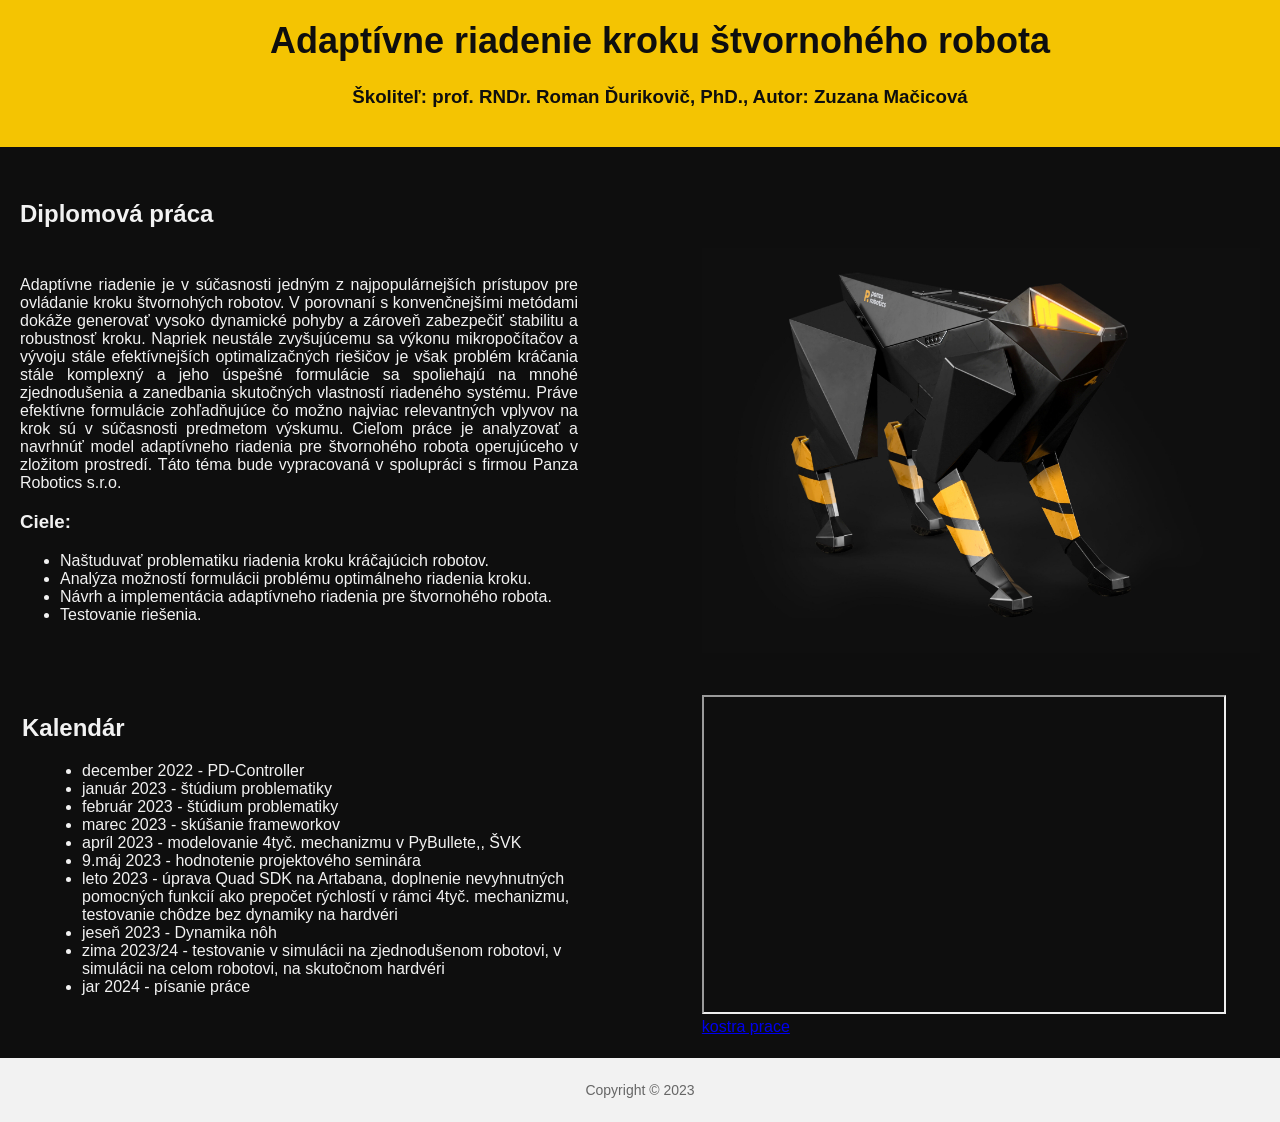
==== index.html @ 13f48b72 "upadte calendar" ====
<!DOCTYPE html>
<html>
<head>
	<title>My Diploma Thesis</title>
	<meta charset="UTF-8">
	<meta name="viewport" content="width=device-width, initial-scale=1.0">
	<link rel="stylesheet" type="text/css" href="style.css">
</head>
<body>
	<header>
		<h1>Adaptívne riadenie kroku štvornohého robota</h1>
        <h3>Školiteľ: prof. RNDr. Roman Ďurikovič, PhD., Autor:  Zuzana Mačicová</h3>
        </header>
        <div class="about">
            <h2>Diplomová práca</h2>
            <div class="containerAbout">
                <div>
		    <p class="about_p">Adaptívne riadenie je v súčasnosti jedným z najpopulárnejších prístupov pre ovládanie
            kroku štvornohých robotov. V porovnaní s konvenčnejšími metódami dokáže generovať vysoko
            dynamické pohyby a zároveň zabezpečiť stabilitu a robustnosť kroku. Napriek neustále zvyšujúcemu
            sa výkonu mikropočítačov a vývoju stále efektívnejších optimalizačných riešičov je však problém
            kráčania stále komplexný a jeho úspešné formulácie sa spoliehajú na mnohé zjednodušenia a
            zanedbania skutočných vlastností riadeného systému. Práve efektívne formulácie zohľadňujúce čo
            možno najviac relevantných vplyvov na krok sú v súčasnosti predmetom výskumu. Cieľom práce je
            analyzovať a navrhnúť model adaptívneho riadenia pre štvornohého robota operujúceho v zložitom
            prostredí. Táto téma bude vypracovaná v spolupráci s firmou Panza Robotics s.r.o.
            </p>
            <h3>Ciele:</h3>
            <ul>
                <li>Naštuduvať problematiku riadenia kroku kráčajúcich robotov.</li>
                <li>Analýza možností formulácii problému optimálneho riadenia kroku.</li>
                <li>Návrh a implementácia adaptívneho riadenia pre štvornohého robota.</li>
                <li>Testovanie riešenia.</li>
                <!-- Add more tasks as needed -->
            </ul>
        </div>
            <img class ="half_page_img" src="images/artaban.png" alt="Artaban visualisation">
        </div>
        </div>
	<main>
		<div class="container">
			<div class="task-list">
				<h2>Kalendár</h2>
				<ul>
					<li>december 2022 - PD-Controller</li>
					<li>január 2023 - štúdium problematiky</li>
					<li>február 2023 - štúdium problematiky</li>
                    <li>marec 2023 - skúšanie frameworkov</li>
                    <li>apríl 2023 - modelovanie 4tyč. mechanizmu v PyBullete,, ŠVK</li>
                    <li>9.máj 2023 - hodnotenie projektového seminára</li>
                    <li>leto 2023 - úprava Quad SDK na Artabana, doplnenie nevyhnutných pomocných funkcií ako prepočet rýchlostí v rámci 
                        4tyč. mechanizmu, testovanie chôdze bez dynamiky na hardvéri
                    </li>
                    <li>jeseň 2023 - Dynamika nôh</li>
                    <li>zima 2023/24 - testovanie v simulácii na zjednodušenom robotovi, v simulácii na celom robotovi, na skutočnom hardvéri</li>
                    <li>jar 2024 - písanie práce</li>
					<!-- Add more tasks as needed -->
				</ul>
			</div>
			<div class="image-list">
				<!-- <h2>Pictures</h2> -->
                <iframe width="520" height="315"
                    src="https://www.youtube.com/embed/S__BfiAg-W4?loop=1&autoplay=1">
                </iframe>
                    <br>
                <a href="LaTex_Diplomova_Praca.pdf">kostra prace</a>
				<!-- <img src="image1.jpg" alt="Image 1">
				<img src="image2.jpg" alt="Image 2"> -->
				<!-- Add more images as needed -->
			</div>
		</div>
	</main>
	<footer>
		<p>Copyright © 2023</p>
	</footer>
</body>
</html>
---- style.css ----
/* Body styles */
body {
	font-family: Arial, sans-serif;
	margin: 0;
	padding: 0;
    background-color: #0e0e0e;
    color: #f2f2f2;
}

/* Header styles */
header {
    position: fixed;
    top: 0;
    left: 0;
    width: 100%;
    padding: 20px;
    text-align: center;
    z-index: 999;

	background-color: #f4c402;
	padding: 20px;
	text-align: center;
    color: #0e0e0e;
    margin-bottom: 120px;
}

header h1 {
	margin-top: 0;
	font-size: 36px;
}

/* Main styles */
main {
	padding: 22px;
}

.container {
	display: flex;
	flex-wrap: wrap;
	justify-content: space-between;
}

.about{
    padding: 20px;
    margin-top: 160px;
}

p {
    font-weight: normal;  
}

.containerAbout {
    display: flex;
    flex-direction: row;
    justify-content: space-between;
    align-items: center;
  }
  
  .containerAbout div {
    width: 45%;
    text-align: justify;
  }
  
  .containerAbout img {
    width: 45%;
    height: auto;
  }
  

.task-list {
	flex: 0 0 45%;
}

.task-list ul {
	list-style-type: disc;
	margin-left: 20px;
}

.image-list {
	flex: 0 0 45%;
}

.image-list img {
	max-width: 100%;
	height: auto;
	display: block;
	margin: 20px auto;
}

/* Footer styles */
footer {
	background-color: #f2f2f2;
	padding: 10px;
	text-align: center;
	font-size: 14px;
	color: #666;
}
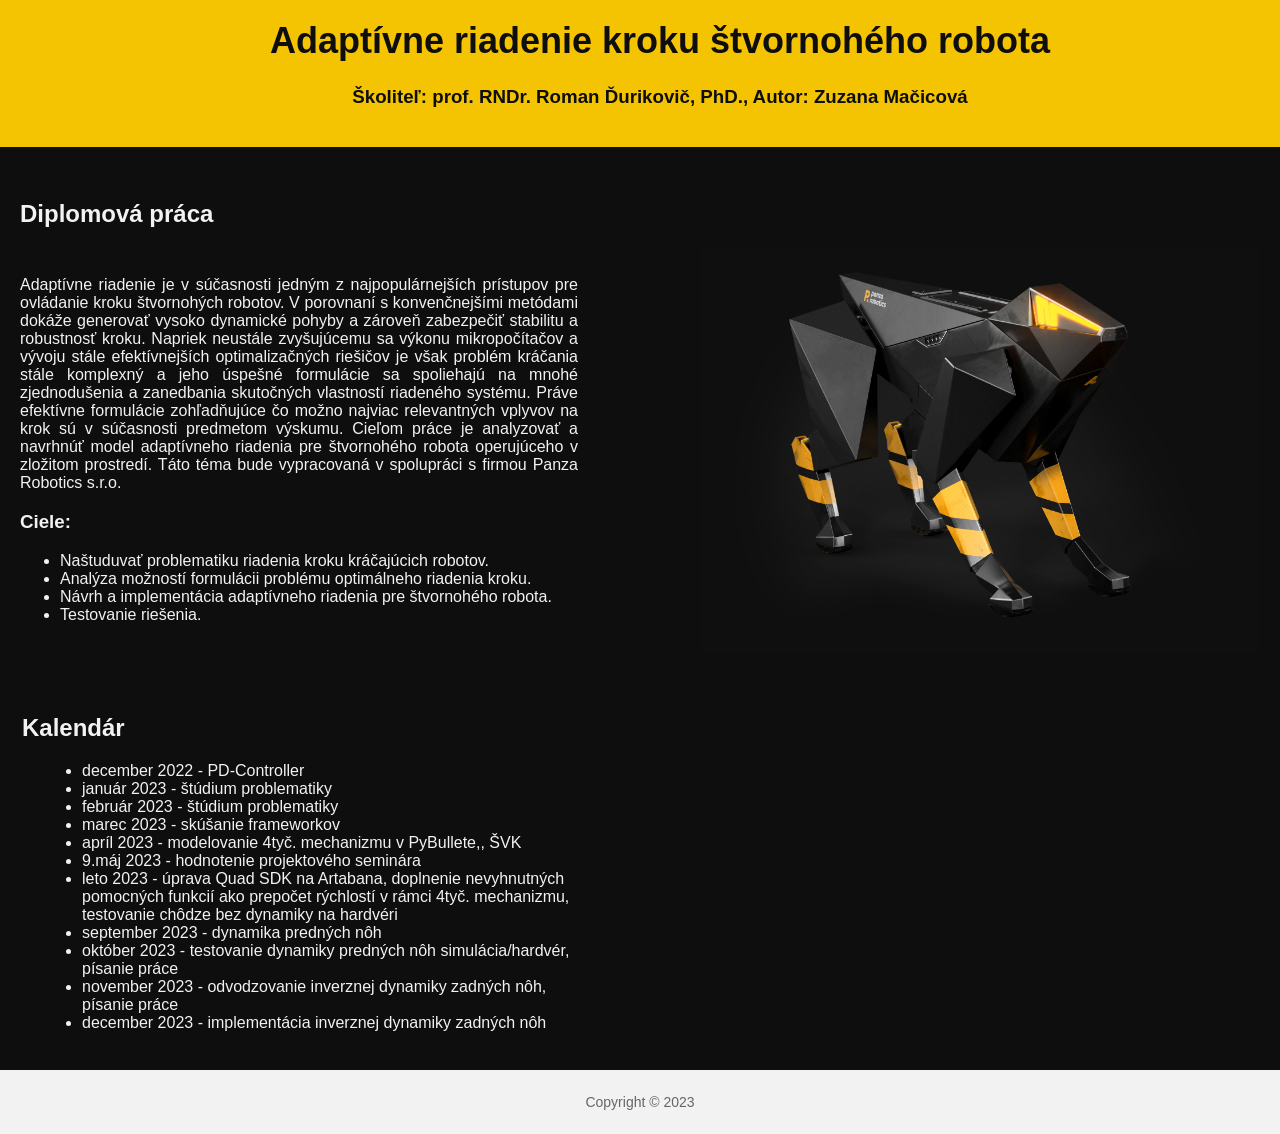
==== commit ddac0cf1: "update progress" ====
--- a/index.html
+++ b/index.html
@@ -51,19 +51,21 @@
                     <li>leto 2023 - úprava Quad SDK na Artabana, doplnenie nevyhnutných pomocných funkcií ako prepočet rýchlostí v rámci 
                         4tyč. mechanizmu, testovanie chôdze bez dynamiky na hardvéri
                     </li>
-                    <li>jeseň 2023 - Dynamika nôh</li>
-                    <li>zima 2023/24 - testovanie v simulácii na zjednodušenom robotovi, v simulácii na celom robotovi, na skutočnom hardvéri</li>
-                    <li>jar 2024 - písanie práce</li>
+                    <li>september 2023 - dynamika predných nôh</li>
+                    <li>október 2023 - testovanie dynamiky predných nôh simulácia/hardvér, písanie práce</li>
+                    <li>november 2023 - odvodzovanie inverznej dynamiky zadných nôh, písanie práce</li>
+                    <li>december 2023 - implementácia inverznej dynamiky zadných nôh</li>
 					<!-- Add more tasks as needed -->
 				</ul>
 			</div>
 			<div class="image-list">
-				<!-- <h2>Pictures</h2> -->
+                
+				<!-- <h2>Pictures</h2>
                 <iframe width="520" height="315"
                     src="https://www.youtube.com/embed/S__BfiAg-W4?loop=1&autoplay=1">
                 </iframe>
                     <br>
-                <a href="LaTex_Diplomova_Praca.pdf">kostra prace</a>
+                <a href="LaTex_Diplomova_Praca.pdf">kostra prace</a> -->
 				<!-- <img src="image1.jpg" alt="Image 1">
 				<img src="image2.jpg" alt="Image 2"> -->
 				<!-- Add more images as needed -->
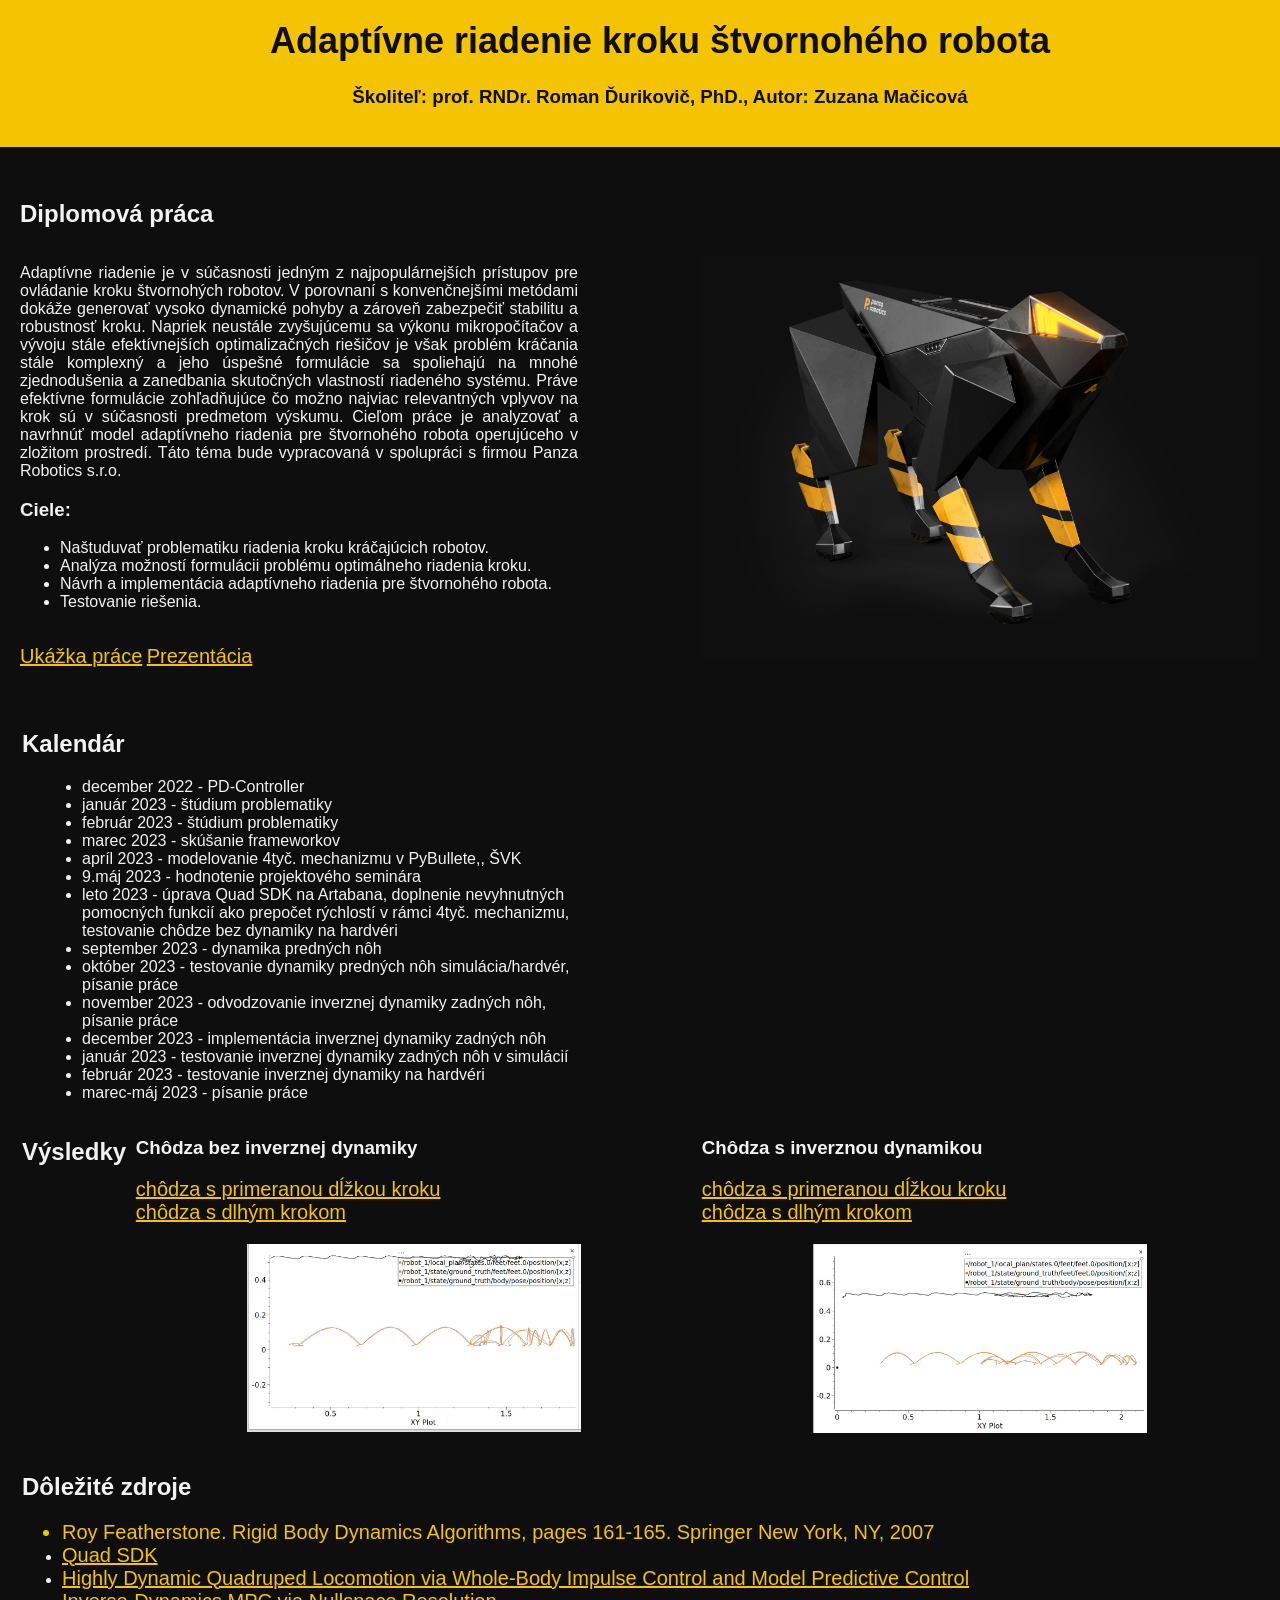
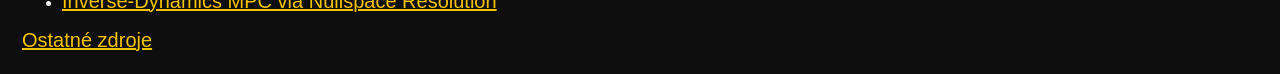
==== commit 2bda9318: "update pre project simnar 2" ====
--- a/index.html
+++ b/index.html
@@ -33,6 +33,9 @@
                 <li>Testovanie riešenia.</li>
                 <!-- Add more tasks as needed -->
             </ul>
+            <br>
+            <a href="macicova_dp_v0_1.pdf">Ukážka práce</a>
+            <a href="seminar2.pdf">Prezentácia</a>
         </div>
             <img class ="half_page_img" src="images/artaban.png" alt="Artaban visualisation">
         </div>
@@ -55,6 +58,11 @@
                     <li>október 2023 - testovanie dynamiky predných nôh simulácia/hardvér, písanie práce</li>
                     <li>november 2023 - odvodzovanie inverznej dynamiky zadných nôh, písanie práce</li>
                     <li>december 2023 - implementácia inverznej dynamiky zadných nôh</li>
+                    <li>január 2023 - testovanie inverznej dynamiky zadných nôh v simulácií</li>
+                    <li>február 2023 - testovanie inverznej dynamiky na hardvéri</li>
+                    <li>marec-máj 2023 - písanie práce</li>
+					
+					
 					<!-- Add more tasks as needed -->
 				</ul>
 			</div>
@@ -71,9 +79,59 @@
 				<!-- Add more images as needed -->
 			</div>
 		</div>
+        <div class="container">
+            <h2>Výsledky</h2>
+			<div class="image-list">
+				<h3>Chôdza bez inverznej dynamiky</h3>
+                <a href="https://photos.app.goo.gl/otFG5c5c9AodjMRu7">chôdza s primeranou dĺžkou kroku</a>
+                <br>
+                <a href="https://photos.app.goo.gl/q3uDzuYbJ3Uykcrd8">chôdza s dlhým krokom</a>
+<br>
+            <img class ="half_page_img"  width="60%" src="images/Screenshot from 2023-10-24 11-45-46.jpg" alt="Artaban visualisation">
+
+				
+			</div>
+			<div class="image-list">
+                <h3>Chôdza s inverznou dynamikou</h3>
+                <a href="https://photos.app.goo.gl/1jyPSPpsYidaGgvv5">chôdza s primeranou dĺžkou kroku</a>
+                <br>
+                <a href="https://photos.app.goo.gl/5Y5WeccTYajYXZ3A9">chôdza s dlhým krokom</a>
+                <br>
+
+            <img class ="half_page_img" width="60%" src="images/Screenshot from 2023-10-24 11-50-17.jpg" alt="Artaban visualisation">
+ 
+                
+				<!-- <h2>Pictures</h2>
+                <iframe width="520" height="315"
+                    src="https://www.youtube.com/embed/S__BfiAg-W4?loop=1&autoplay=1">
+                </iframe>
+                    <br>
+                <a href="LaTex_Diplomova_Praca.pdf">kostra prace</a> -->
+				<!-- <img src="image1.jpg" alt="Image 1">
+				<img src="image2.jpg" alt="Image 2"> -->
+				<!-- Add more images as needed -->
+			</div>
+		</div>
+   
+
+        <div >
+            <h2>Dôležité zdroje</h2>
+            <ul>
+                <li id="zdroj"> Roy Featherstone. Rigid Body Dynamics Algorithms, pages 161-165. Springer New York, NY, 2007</li>
+                    <li><a  href="https://www.andrew.cmu.edu/user/amj1/papers/Quad_SDK_ICRA_Abstract.pdf">Quad SDK</a></li>
+                <li><a href="https://arxiv.org/pdf/1909.06586.pdf">Highly Dynamic Quadruped Locomotion via Whole-Body Impulse Control and Model Predictive Control</a></li>
+                <li><a href="https://arxiv.org/abs/2209.05375">Inverse-Dynamics MPC via Nullspace Resolution</a></li>
+            </ul>
+
+            <a href="references.bib">Ostatné zdroje</a>
+            
+            
+
+           
+        </div>
 	</main>
-	<footer>
+	<!-- <footer>
 		<p>Copyright © 2023</p>
-	</footer>
+	</footer> -->
 </body>
 </html>
--- a/style.css
+++ b/style.css
@@ -95,3 +95,13 @@
 	font-size: 14px;
 	color: #666;
 }
+
+a{
+  color: #f4c402;
+  font-size: 20px;
+}
+
+#zdroj{
+  color: #f4c402;
+  font-size: 20px;
+}
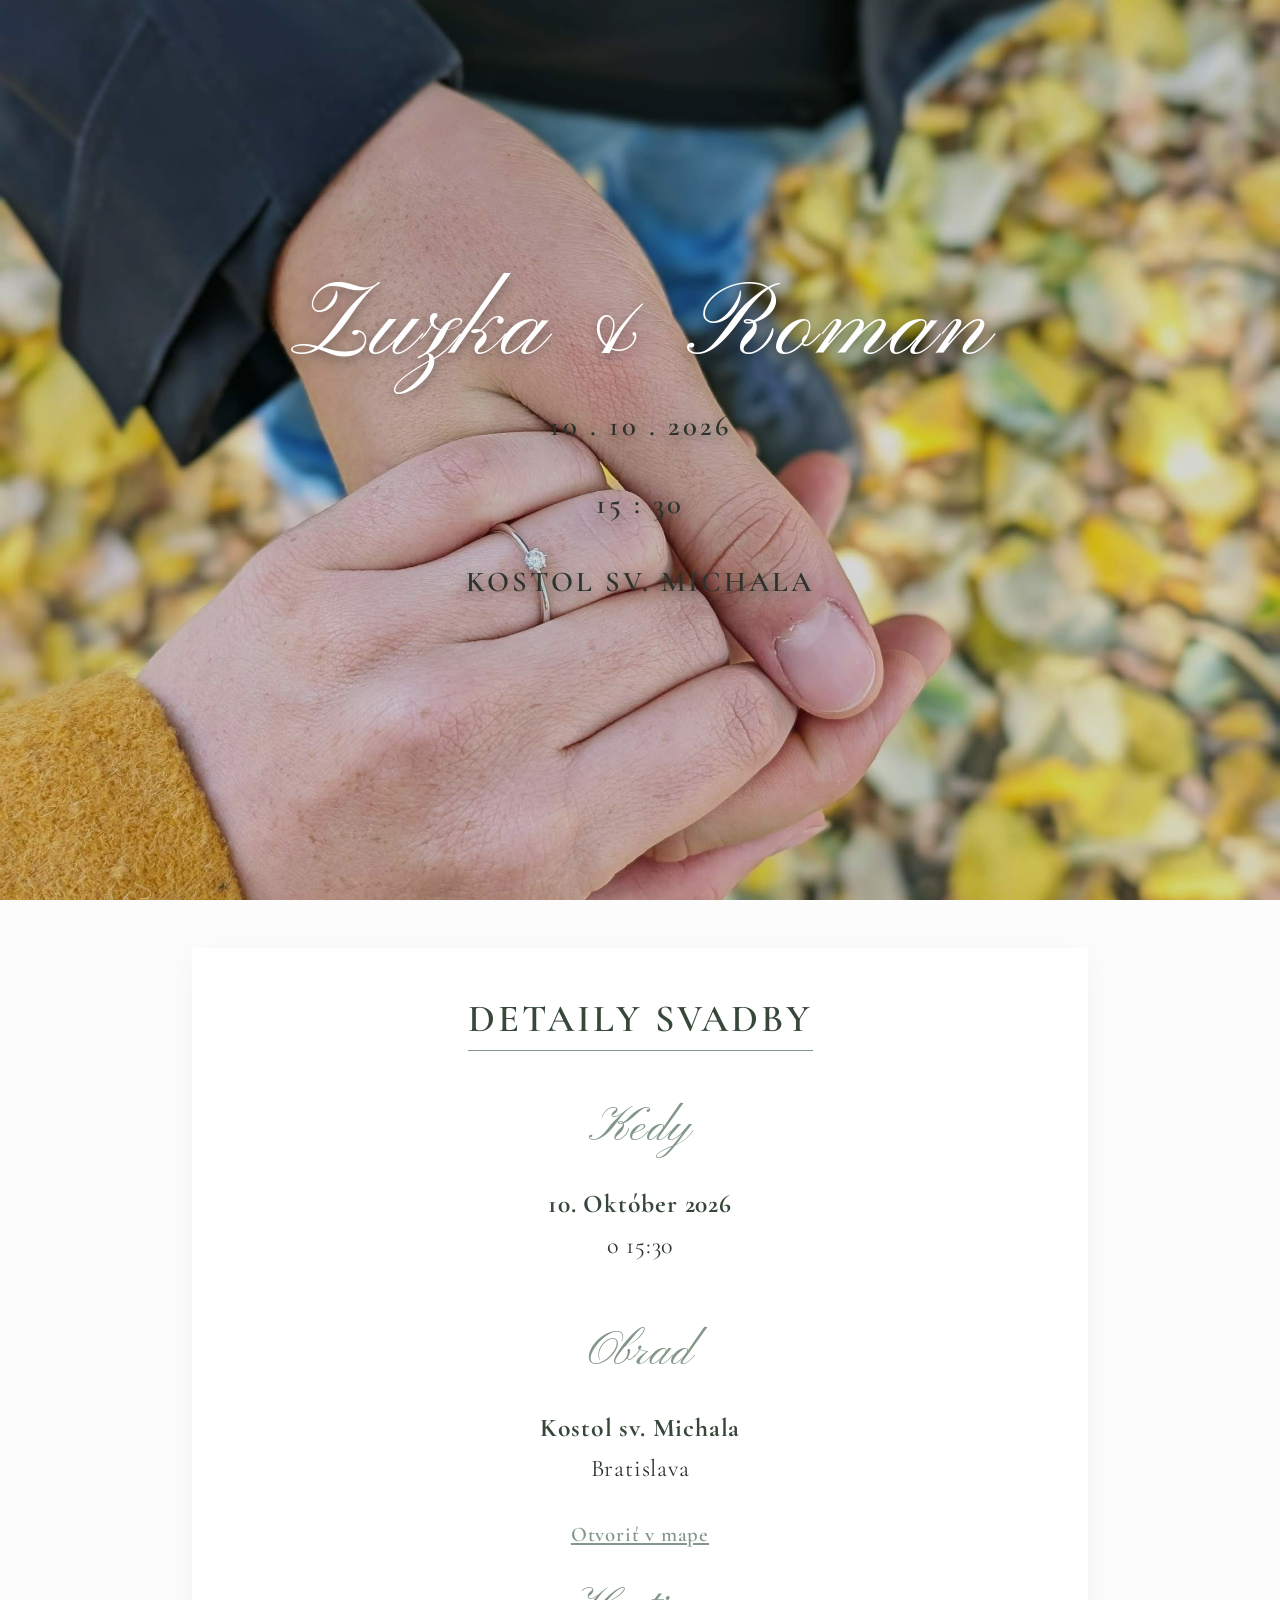
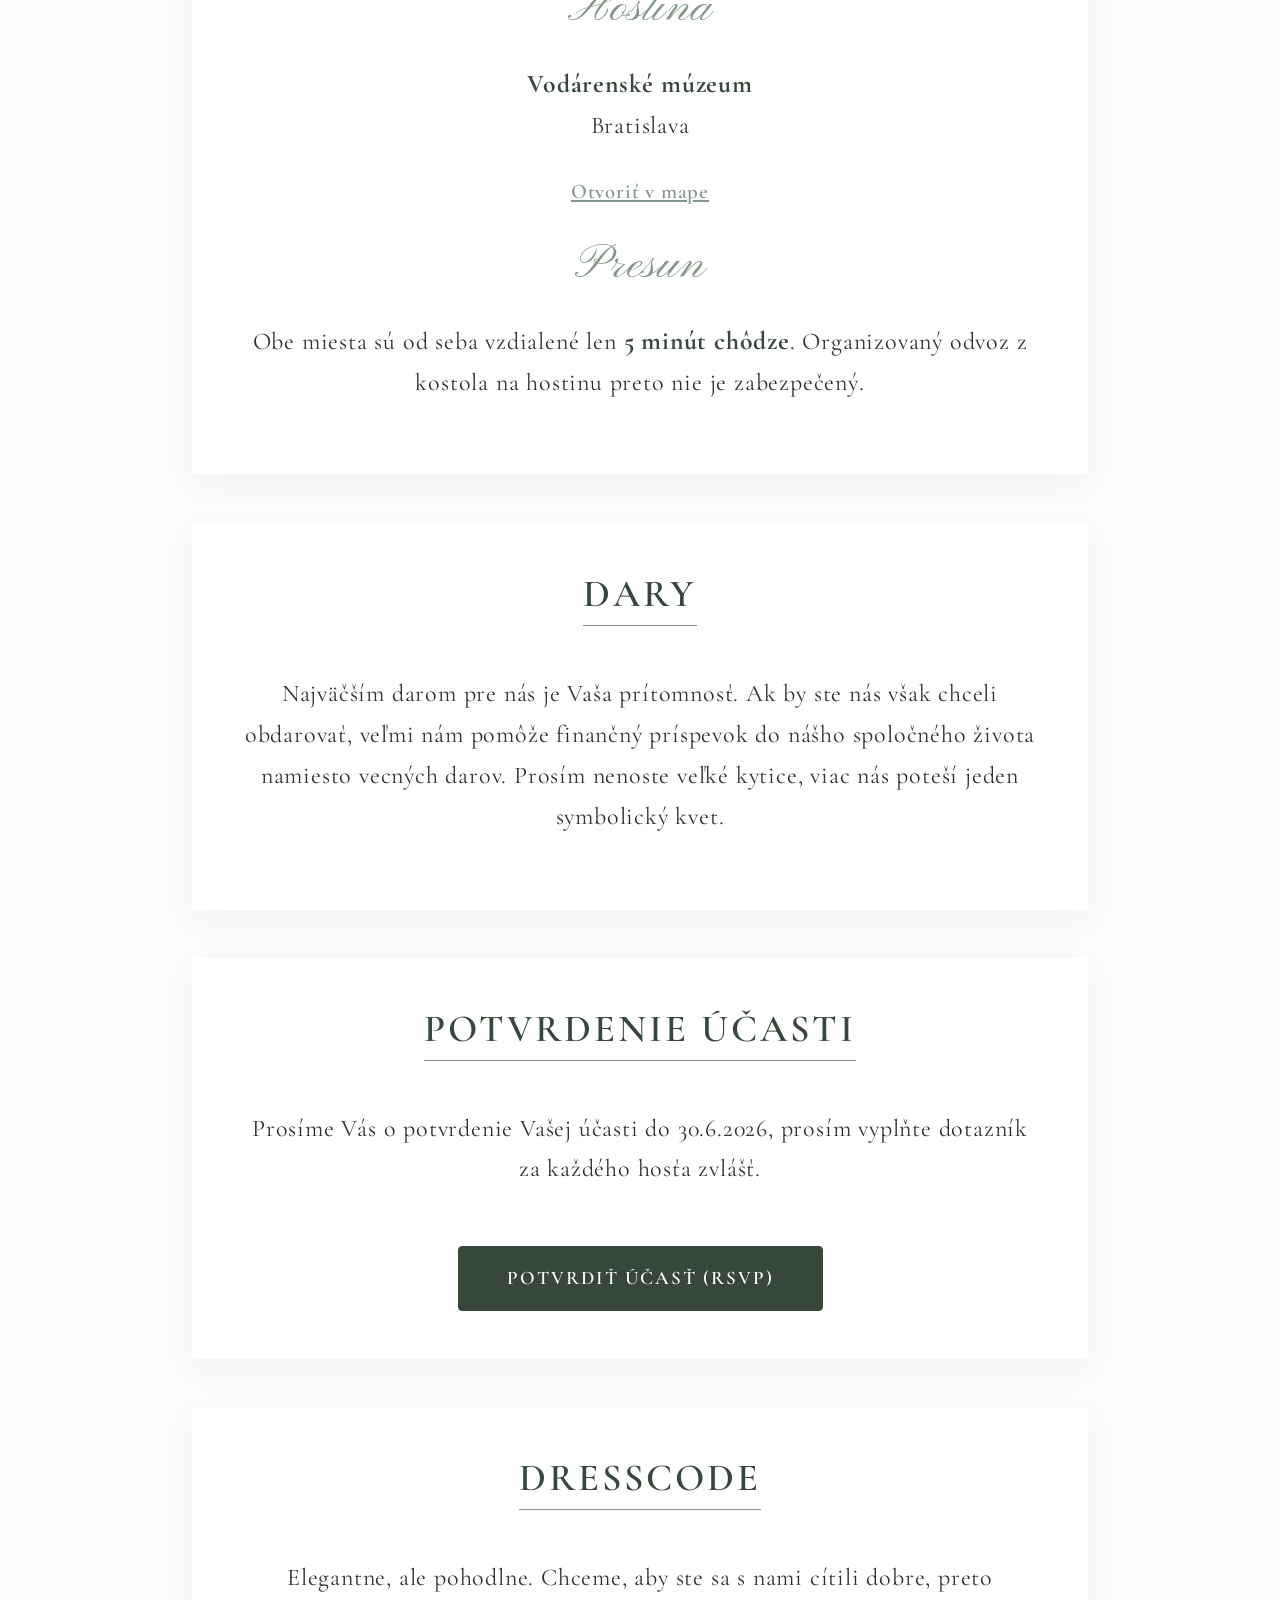
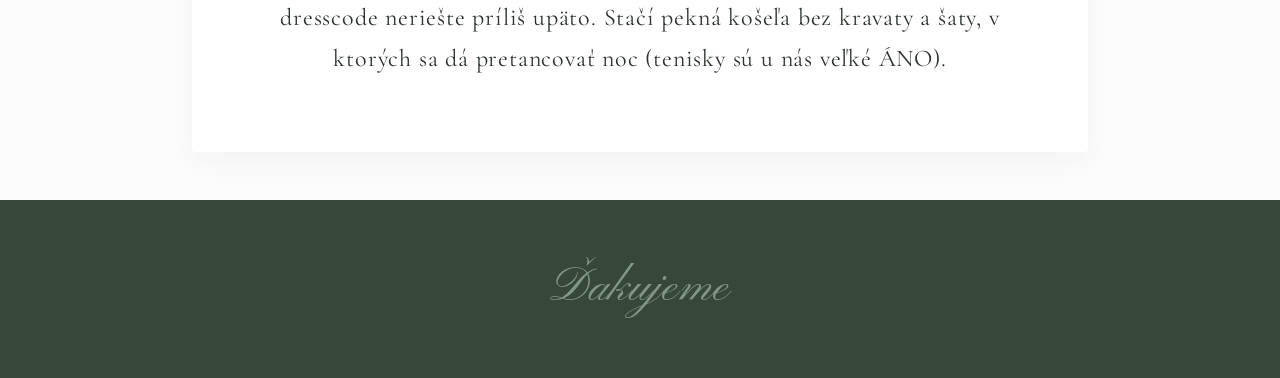
==== commit ea9fcf58: "delete diploma thesis files, add wedding webpage" ====
--- a/index.html
+++ b/index.html
@@ -1,137 +1,249 @@
 <!DOCTYPE html>
-<html>
+<html lang="sk">
 <head>
-	<title>My Diploma Thesis</title>
-	<meta charset="UTF-8">
-	<meta name="viewport" content="width=device-width, initial-scale=1.0">
-	<link rel="stylesheet" type="text/css" href="style.css">
+  <meta charset="UTF-8" />
+  <meta name="viewport" content="width=device-width, initial-scale=1.0" />
+  <title>Svadba | Zuzka & Roman</title>
+  
+  <link rel="preconnect" href="https://fonts.googleapis.com">
+  <link rel="preconnect" href="https://fonts.gstatic.com" crossorigin>
+  <link href="https://fonts.googleapis.com/css2?family=Cormorant+Garamond:ital,wght@0,300;0,400;0,600;1,400&family=Pinyon+Script&display=swap" rel="stylesheet">
+
+  <style>
+    :root {
+      --forest-green: #37473a; 
+      --sage-green: #839788;  
+      --white: #ffffff;
+      --off-white: #fcfcfc;
+      --text-dark: #2b332c;
+    }
+
+    body {
+      font-family: 'Cormorant Garamond', serif;
+      margin: 0;
+      padding: 0;
+      background: var(--off-white);
+      color: var(--text-dark);
+      letter-spacing: 0.05em;
+      scroll-behavior: smooth;
+    }
+
+    .hero {
+      position: relative;
+      width: 100%;
+      height: 100vh;
+      overflow: hidden;
+      transition: opacity 0.5s ease-out, transform 0.6s ease-out;
+      scroll-snap-align: start;
+    }
+
+    .hero-img {
+      width: 100%;
+      height: 100%;
+      object-fit: cover;
+      object-position: center center;
+      display: block;
+      filter: brightness(0.85); 
+    }
+
+    .overlay {
+      position: absolute;
+      top: 50%;
+      left: 50%;
+      transform: translate(-50%, -50%);
+      text-align: center;
+      color: var(--white);
+      text-shadow: 0 4px 12px rgba(0,0,0,0.4);
+      width: 100%;
+    }
+
+    .overlay h1 {
+      font-family: 'Pinyon Script', cursive;
+      font-size: 6.5rem; /* Increased for better visibility */
+      font-weight: 400;
+      margin: 0;
+      letter-spacing: 2px;
+    }
+
+    .overlay p {
+      font-size: 1.8rem; /* Increased date size */
+      margin-top: 0.5rem;
+      letter-spacing: 3px;
+      text-transform: uppercase;
+      font-weight: 600;
+    }
+
+    section {
+      max-width: 800px;
+      margin: 3rem auto;
+      background: var(--white);
+      padding: 3rem;
+      border-radius: 4px; 
+      box-shadow: 0 10px 30px rgba(55, 71, 58, 0.05); 
+      text-align: center; 
+    }
+
+    h2 {
+      margin-top: 0;
+      color: var(--forest-green);
+      font-weight: 600;
+      font-size: 2.4rem; /* Increased heading size */
+      text-transform: uppercase;
+      letter-spacing: 3px;
+      border-bottom: 1px solid var(--sage-green);
+      display: inline-block;
+      padding-bottom: 0.5rem;
+      margin-bottom: 1.5rem;
+    }
+
+    p {
+      font-size: 1.5rem; /* Grandma-approved reading size! (approx 24px) */
+      line-height: 1.7; /* Increased line spacing for readability */
+      color: var(--text-dark);
+    }
+
+    .details-grid {
+      display: grid;
+      grid-template-columns: 1fr;
+      gap: 2rem;
+      margin-top: 1.5rem;
+    }
+
+    .detail-item h3 {
+      font-family: 'Pinyon Script', cursive;
+      color: var(--sage-green);
+      font-size: 3rem; /* Larger cursive headings */
+      margin: 0 0 0.5rem 0;
+      font-weight: 400;
+    }
+
+    /* Making sure the strong tags stand out well */
+    p strong {
+      font-size: 1.6rem; 
+      color: var(--forest-green);
+    }
+
+    .rsvp-button {
+      display: inline-block;
+      margin-top: 2rem;
+      padding: 1.2rem 3rem; /* Larger, easier to tap on phones */
+      background: var(--forest-green);
+      color: var(--white);
+      text-decoration: none;
+      border-radius: 4px;
+      font-size: 1.2rem; /* Larger button text */
+      font-weight: 600;
+      text-transform: uppercase;
+      letter-spacing: 2px;
+      transition: 0.4s ease;
+      border: 1px solid var(--forest-green);
+    }
+
+    .rsvp-button:hover {
+      background: var(--white);
+      color: var(--forest-green);
+    }
+
+    footer {
+      text-align: center;
+      padding: 3rem 2rem;
+      background: var(--forest-green);
+      color: var(--white);
+    }
+
+    footer p {
+      color: var(--sage-green);
+      font-family: 'Pinyon Script', cursive;
+      font-size: 3rem; /* Larger footer text */
+      margin: 0;
+    }
+
+    .map-link {
+      display: inline-block;
+      margin-top: 0.5rem;
+      color: var(--sage-green);
+      text-decoration: underline;
+      font-size: 1.3rem; /* Nice and readable */
+      font-weight: 600;
+      transition: color 0.3s ease;
+    }
+
+    .map-link:hover {
+      color: var(--forest-green);
+    }
+  </style>
 </head>
 <body>
-	<header>
-		<h1>Adaptívne riadenie kroku štvornohého robota</h1>
-        <h3>Školiteľ: prof. RNDr. Roman Ďurikovič, PhD., Autor:  Zuzana Mačicová</h3>
-        </header>
-        <div class="about">
-            <h2>Diplomová práca</h2>
-            <div class="containerAbout">
-                <div>
-		    <p class="about_p">Adaptívne riadenie je v súčasnosti jedným z najpopulárnejších prístupov pre ovládanie
-            kroku štvornohých robotov. V porovnaní s konvenčnejšími metódami dokáže generovať vysoko
-            dynamické pohyby a zároveň zabezpečiť stabilitu a robustnosť kroku. Napriek neustále zvyšujúcemu
-            sa výkonu mikropočítačov a vývoju stále efektívnejších optimalizačných riešičov je však problém
-            kráčania stále komplexný a jeho úspešné formulácie sa spoliehajú na mnohé zjednodušenia a
-            zanedbania skutočných vlastností riadeného systému. Práve efektívne formulácie zohľadňujúce čo
-            možno najviac relevantných vplyvov na krok sú v súčasnosti predmetom výskumu. Cieľom práce je
-            analyzovať a navrhnúť model adaptívneho riadenia pre štvornohého robota operujúceho v zložitom
-            prostredí. Táto téma bude vypracovaná v spolupráci s firmou Panza Robotics s.r.o.
-            </p>
-            <h3>Ciele:</h3>
-            <ul>
-                <li>Naštuduvať problematiku riadenia kroku kráčajúcich robotov.</li>
-                <li>Analýza možností formulácii problému optimálneho riadenia kroku.</li>
-                <li>Návrh a implementácia adaptívneho riadenia pre štvornohého robota.</li>
-                <li>Testovanie riešenia.</li>
-                <!-- Add more tasks as needed -->
-            </ul>
-            <br>
-            <a href="macicova_dp_v0_1.pdf">Ukážka práce</a>
-            <a href="seminar2.pdf">Prezentácia</a>
-        </div>
-            <img class ="half_page_img" src="images/artaban.png" alt="Artaban visualisation">
-        </div>
-        </div>
-	<main>
-		<div class="container">
-			<div class="task-list">
-				<h2>Kalendár</h2>
-				<ul>
-					<li>december 2022 - PD-Controller</li>
-					<li>január 2023 - štúdium problematiky</li>
-					<li>február 2023 - štúdium problematiky</li>
-                    <li>marec 2023 - skúšanie frameworkov</li>
-                    <li>apríl 2023 - modelovanie 4tyč. mechanizmu v PyBullete,, ŠVK</li>
-                    <li>9.máj 2023 - hodnotenie projektového seminára</li>
-                    <li>leto 2023 - úprava Quad SDK na Artabana, doplnenie nevyhnutných pomocných funkcií ako prepočet rýchlostí v rámci 
-                        4tyč. mechanizmu, testovanie chôdze bez dynamiky na hardvéri
-                    </li>
-                    <li>september 2023 - dynamika predných nôh</li>
-                    <li>október 2023 - testovanie dynamiky predných nôh simulácia/hardvér, písanie práce</li>
-                    <li>november 2023 - odvodzovanie inverznej dynamiky zadných nôh, písanie práce</li>
-                    <li>december 2023 - implementácia inverznej dynamiky zadných nôh</li>
-                    <li>január 2023 - testovanie inverznej dynamiky zadných nôh v simulácií</li>
-                    <li>február 2023 - testovanie inverznej dynamiky na hardvéri</li>
-                    <li>marec-máj 2023 - písanie práce</li>
-					
-					
-					<!-- Add more tasks as needed -->
-				</ul>
-			</div>
-			<div class="image-list">
-                
-				<!-- <h2>Pictures</h2>
-                <iframe width="520" height="315"
-                    src="https://www.youtube.com/embed/S__BfiAg-W4?loop=1&autoplay=1">
-                </iframe>
-                    <br>
-                <a href="LaTex_Diplomova_Praca.pdf">kostra prace</a> -->
-				<!-- <img src="image1.jpg" alt="Image 1">
-				<img src="image2.jpg" alt="Image 2"> -->
-				<!-- Add more images as needed -->
-			</div>
-		</div>
-        <div class="container">
-            <h2>Výsledky</h2>
-			<div class="image-list">
-				<h3>Chôdza bez inverznej dynamiky</h3>
-                <a href="https://photos.app.goo.gl/otFG5c5c9AodjMRu7">chôdza s primeranou dĺžkou kroku</a>
-                <br>
-                <a href="https://photos.app.goo.gl/q3uDzuYbJ3Uykcrd8">chôdza s dlhým krokom</a>
-<br>
-            <img class ="half_page_img"  width="60%" src="images/Screenshot from 2023-10-24 11-45-46.jpg" alt="Artaban visualisation">
-
-				
-			</div>
-			<div class="image-list">
-                <h3>Chôdza s inverznou dynamikou</h3>
-                <a href="https://photos.app.goo.gl/1jyPSPpsYidaGgvv5">chôdza s primeranou dĺžkou kroku</a>
-                <br>
-                <a href="https://photos.app.goo.gl/5Y5WeccTYajYXZ3A9">chôdza s dlhým krokom</a>
-                <br>
-
-            <img class ="half_page_img" width="60%" src="images/Screenshot from 2023-10-24 11-50-17.jpg" alt="Artaban visualisation">
- 
-                
-				<!-- <h2>Pictures</h2>
-                <iframe width="520" height="315"
-                    src="https://www.youtube.com/embed/S__BfiAg-W4?loop=1&autoplay=1">
-                </iframe>
-                    <br>
-                <a href="LaTex_Diplomova_Praca.pdf">kostra prace</a> -->
-				<!-- <img src="image1.jpg" alt="Image 1">
-				<img src="image2.jpg" alt="Image 2"> -->
-				<!-- Add more images as needed -->
-			</div>
-		</div>
-   
-
-        <div >
-            <h2>Dôležité zdroje</h2>
-            <ul>
-                <li id="zdroj"> Roy Featherstone. Rigid Body Dynamics Algorithms, pages 161-165. Springer New York, NY, 2007</li>
-                    <li><a  href="https://www.andrew.cmu.edu/user/amj1/papers/Quad_SDK_ICRA_Abstract.pdf">Quad SDK</a></li>
-                <li><a href="https://arxiv.org/pdf/1909.06586.pdf">Highly Dynamic Quadruped Locomotion via Whole-Body Impulse Control and Model Predictive Control</a></li>
-                <li><a href="https://arxiv.org/abs/2209.05375">Inverse-Dynamics MPC via Nullspace Resolution</a></li>
-            </ul>
-
-            <a href="references.bib">Ostatné zdroje</a>
-            
-            
-
-           
-        </div>
-	</main>
-	<!-- <footer>
-		<p>Copyright © 2023</p>
-	</footer> -->
+  <header class="hero">
+    <img class="hero-img" src="snubna_fotka.jpg" alt="Zuzka a Roman snubná fotka" />
+    <div class="overlay">
+      <h1>Zuzka & Roman</h1>
+      <p>10 . 10 . 2026</p>
+      <p>15 : 30</p>
+      <p>Kostol sv. Michala</p>
+    </div>
+  </header>
+
+  <section id="details">
+    <h2>Detaily Svadby</h2>
+    <div class="details-grid">
+      <div class="detail-item">
+        <h3>Kedy</h3>
+        <p><strong>10. Október 2026</strong><br>o 15:30</p>
+      </div>
+      <div class="detail-item">
+        <h3>Obrad</h3>
+        <p><strong>Kostol sv. Michala</strong><br>Bratislava</p>
+        <a href="https://maps.google.com/?q=Kostol+sv.+Michala,+Bratislava" target="_blank" class="map-link">Otvoriť v mape</a>
+      </div>
+      <div class="detail-item">
+        <h3>Hostina</h3>
+        <p><strong>Vodárenské múzeum</strong><br>Bratislava</p>
+        <a href="https://maps.google.com/?q=Vodárenské+múzeum,+Bratislava" target="_blank" class="map-link">Otvoriť v mape</a>
+      </div>
+      <div class="detail-item">
+        <h3>Presun</h3>
+        <p>Obe miesta sú od seba vzdialené len <strong>5 minút chôdze</strong>. Organizovaný odvoz z kostola na hostinu preto nie je zabezpečený.</p>
+      </div>
+    </div>
+  </section>
+
+  <section id="gifts">
+    <h2>Dary</h2>
+    <p>Najväčším darom pre nás je Vaša prítomnosť. 
+      Ak by ste nás však chceli obdarovať, 
+      veľmi nám pomôže finančný príspevok do nášho spoločného života 
+      namiesto vecných darov. 
+      Prosím nenoste veľké kytice, viac nás poteší jeden symbolický kvet.</p>
+  </section>
+
+  <section id="rsvp">
+    <h2>Potvrdenie účasti</h2>
+    <p>Prosíme Vás o potvrdenie Vašej účasti do 30.6.2026, prosím vyplňte dotazník za každého hosťa zvlášť.</p>
+    <a class="rsvp-button" href="https://forms.gle/4BQDWbgvd4TamcoB7">Potvrdiť účasť (RSVP)</a>
+  </section>
+
+  <section id="dresscode">
+    <h2>Dresscode</h2>
+    <p>Elegantne, ale pohodlne. Chceme, aby ste sa s nami cítili dobre, preto dresscode neriešte príliš upäto. 
+      Stačí pekná košeľa bez kravaty a šaty, v ktorých sa dá pretancovať noc (tenisky sú u nás veľké ÁNO).
+    </p>
+  </section>
+
+
+  <footer>
+    <p>Ďakujeme</p>
+  </footer>
+
+  <script>
+    const hero = document.querySelector('.hero');
+    window.addEventListener('scroll', () => {
+      const scrollY = window.scrollY;
+      const opacity = Math.max(1 - scrollY / 700, 0);
+      const scale = Math.max(1 - scrollY / 1200, 0.95);
+      hero.style.opacity = opacity;
+      hero.style.transform = `scale(${scale})`;
+    });
+  </script>
 </body>
-</html>
+</html>
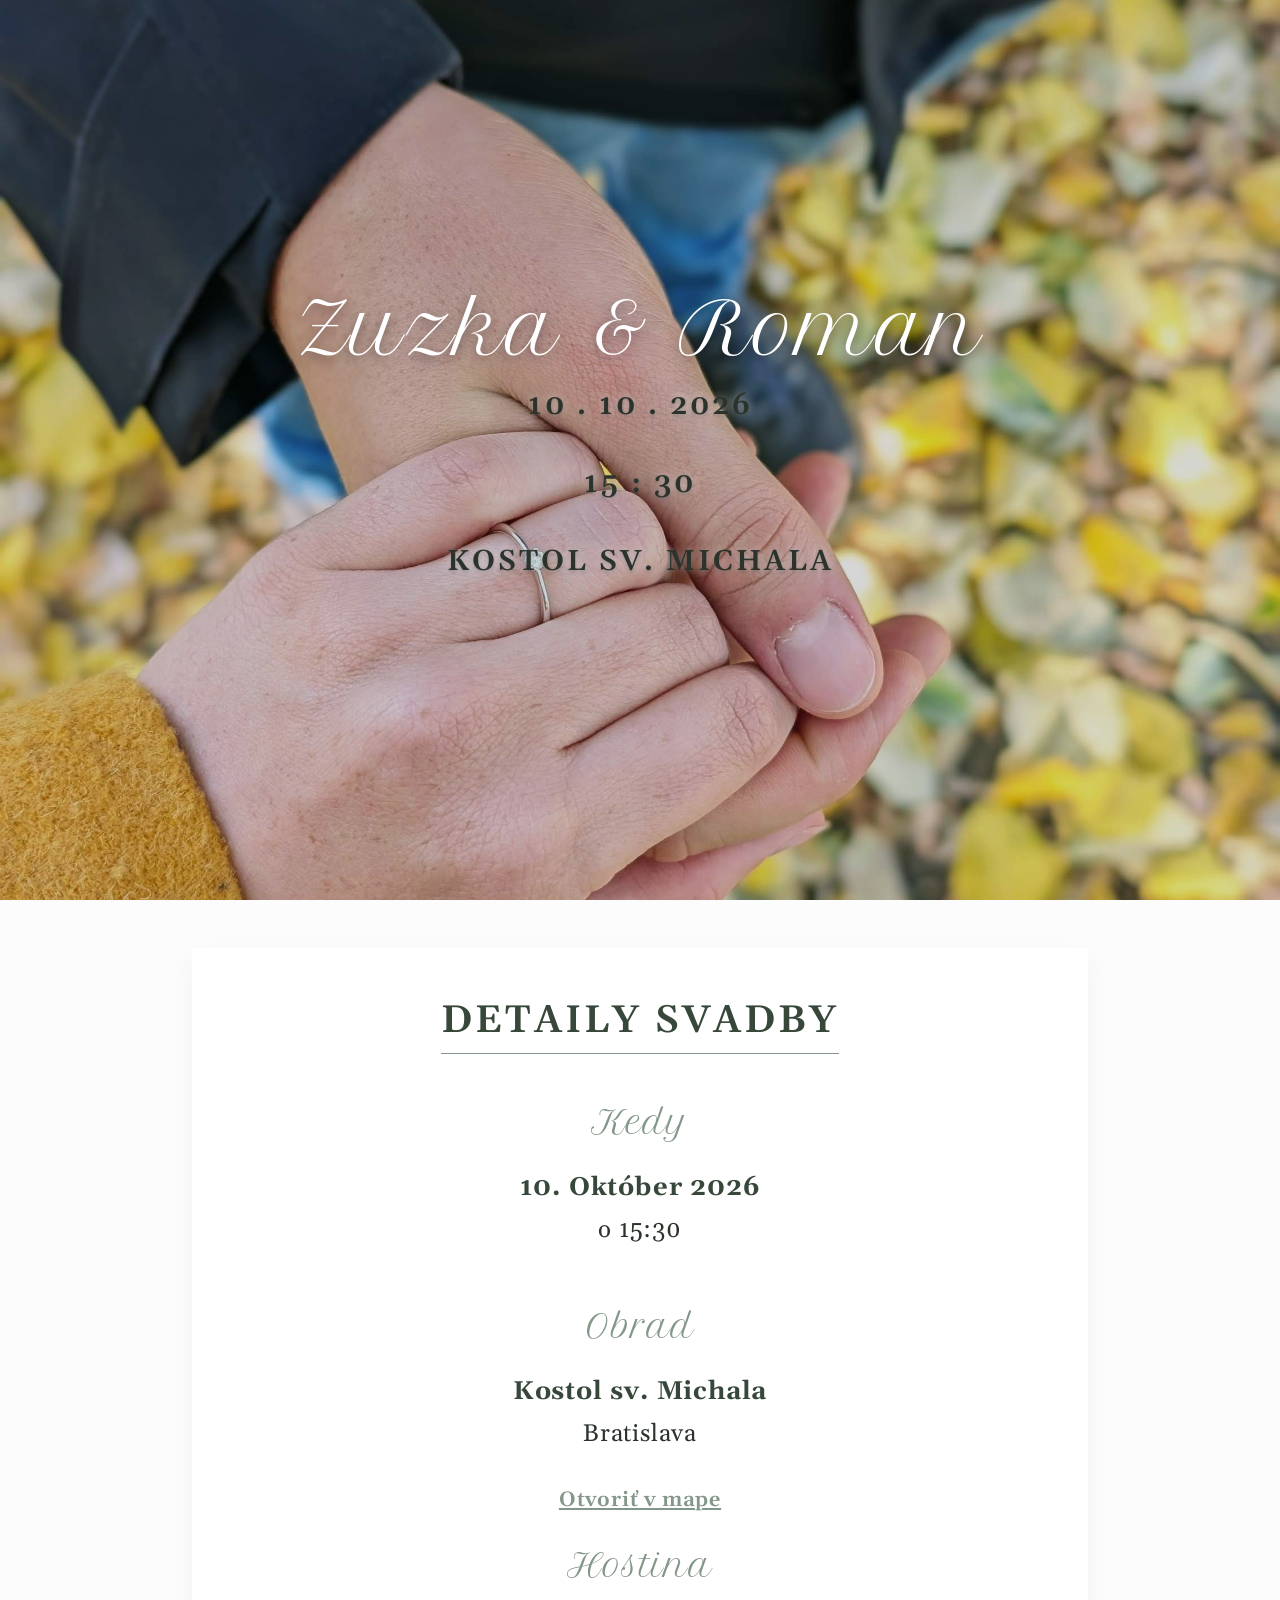
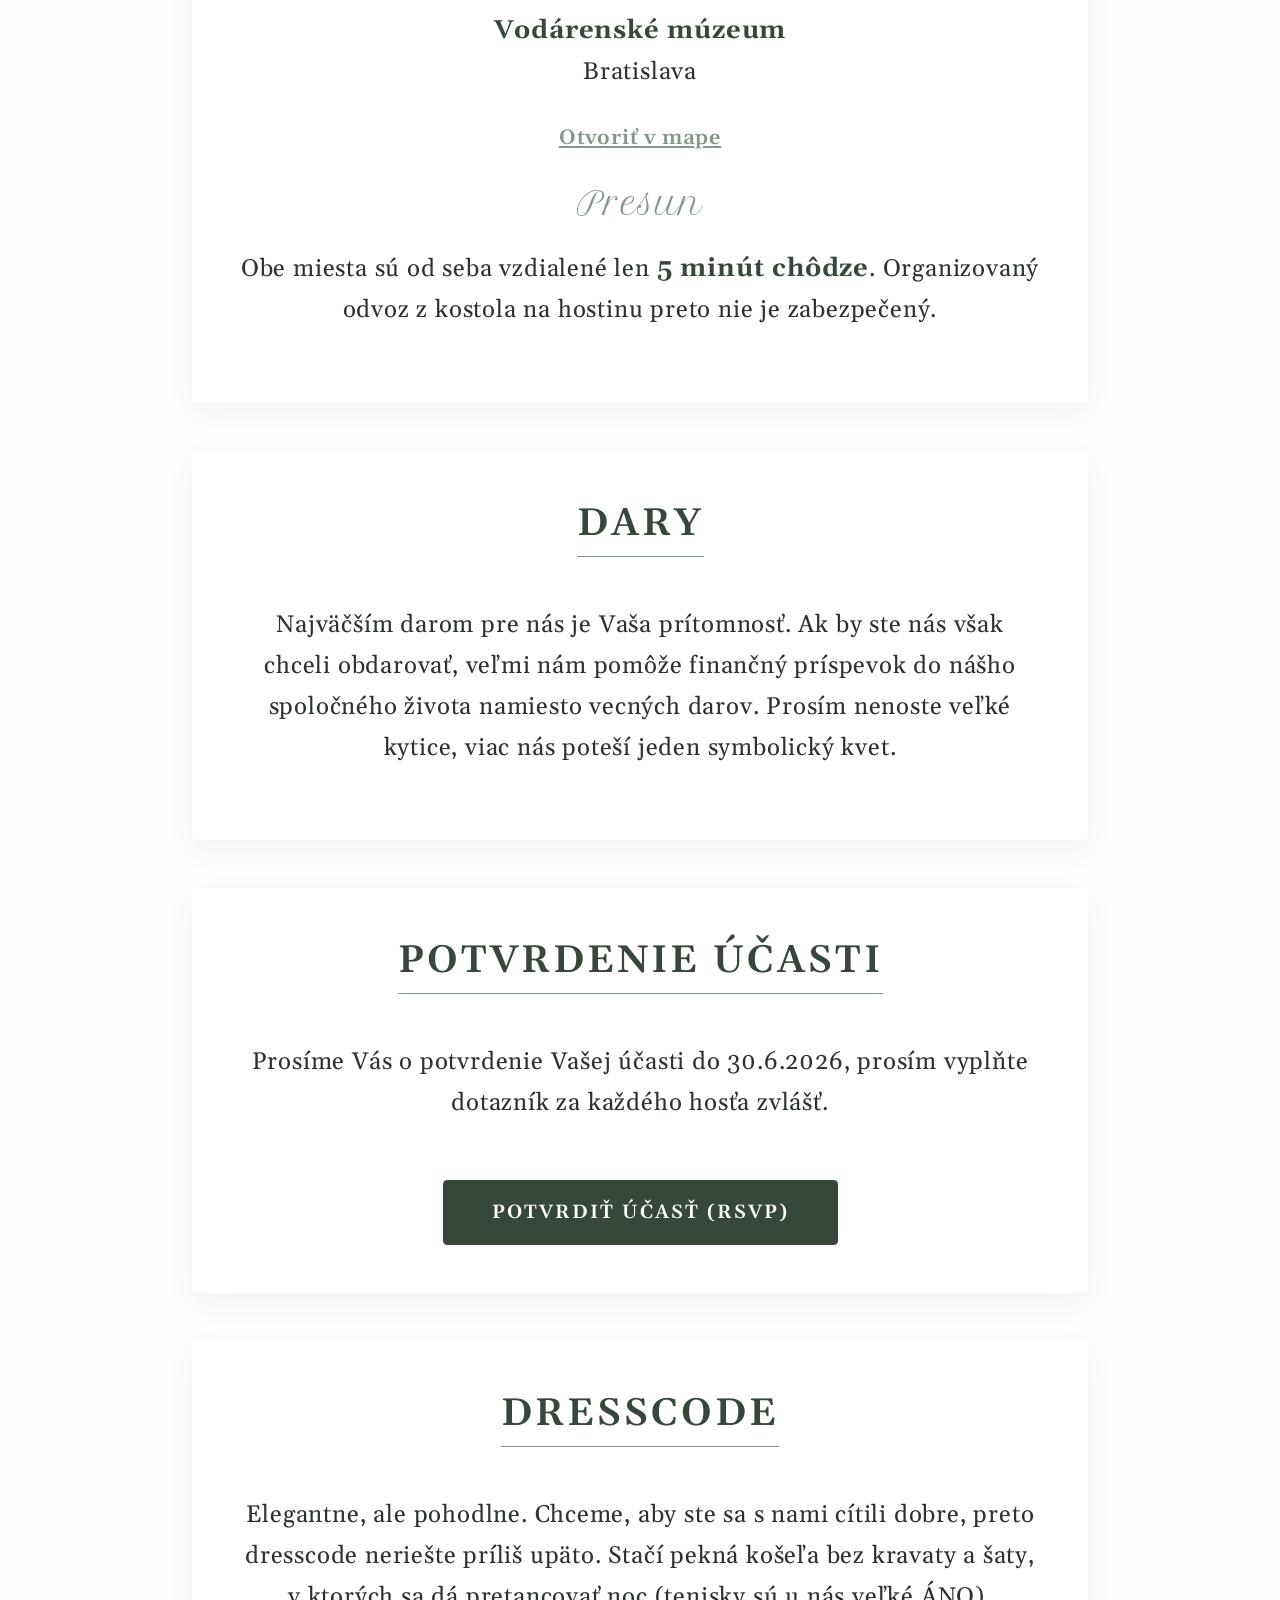
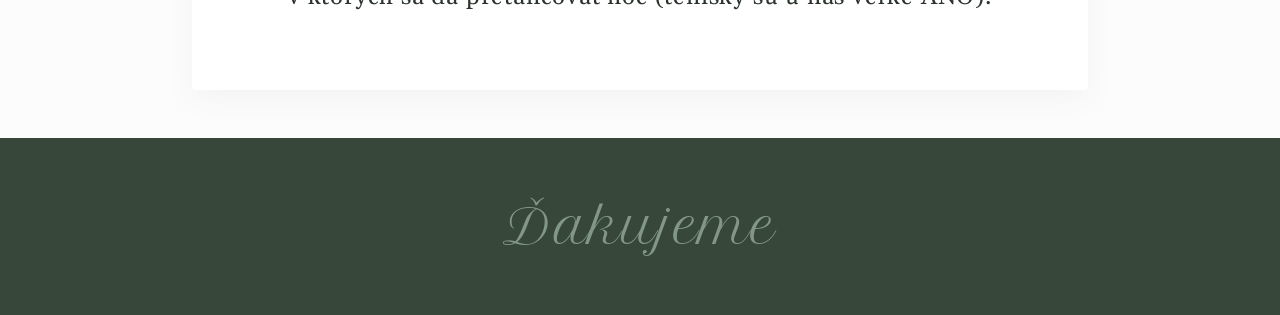
==== commit 11efc994: "minor improvements" ====
--- a/index.html
+++ b/index.html
@@ -8,7 +8,10 @@
   <link rel="preconnect" href="https://fonts.googleapis.com">
   <link rel="preconnect" href="https://fonts.gstatic.com" crossorigin>
   <link href="https://fonts.googleapis.com/css2?family=Cormorant+Garamond:ital,wght@0,300;0,400;0,600;1,400&family=Pinyon+Script&display=swap" rel="stylesheet">
-
+  <link href="https://fonts.googleapis.com/css2?family=Petit+Formal+Script&display=swap" rel="stylesheet">
+  <link href="https://fonts.googleapis.com/css2?family=Gelasio:ital,wght@0,400..700;1,400..700&family=Petit+Formal+Script&display=swap" rel="stylesheet">
+
+  
   <style>
     :root {
       --forest-green: #37473a; 
@@ -19,7 +22,10 @@
     }
 
     body {
-      font-family: 'Cormorant Garamond', serif;
+      font-family: "Gelasio", serif;
+      font-optical-sizing: auto;
+      font-weight: 200;
+      font-style: normal;
       margin: 0;
       padding: 0;
       background: var(--off-white);
@@ -58,20 +64,23 @@
     }
 
     .overlay h1 {
-      font-family: 'Pinyon Script', cursive;
-      font-size: 6.5rem; /* Increased for better visibility */
+      font-family: "Petit Formal Script", cursive;
+      font-size: 4.5rem; /* Increased for better visibility */
       font-weight: 400;
       margin: 0;
       letter-spacing: 2px;
     }
 
     .overlay p {
-      font-size: 1.8rem; /* Increased date size */
-      margin-top: 0.5rem;
-      letter-spacing: 3px;
-      text-transform: uppercase;
-      font-weight: 600;
-    }
+        font-size: 1.8rem;
+        margin-top: 0.5rem;
+        letter-spacing: 3px;
+        text-transform: uppercase;
+        font-weight: 600;
+        /* Add the line below */
+        text-shadow: 0px 0px 8px rgba(255, 255, 255, 0.6), 0px 2px 4px rgba(0, 0, 0, 0.3);
+    }
+  
 
     section {
       max-width: 800px;
@@ -110,9 +119,9 @@
     }
 
     .detail-item h3 {
-      font-family: 'Pinyon Script', cursive;
+      font-family: "Petit Formal Script", cursive;
       color: var(--sage-green);
-      font-size: 3rem; /* Larger cursive headings */
+      font-size: 2rem; /* Larger cursive headings */
       margin: 0 0 0.5rem 0;
       font-weight: 400;
     }
@@ -153,7 +162,7 @@
 
     footer p {
       color: var(--sage-green);
-      font-family: 'Pinyon Script', cursive;
+      font-family: "Petit Formal Script", cursive;
       font-size: 3rem; /* Larger footer text */
       margin: 0;
     }
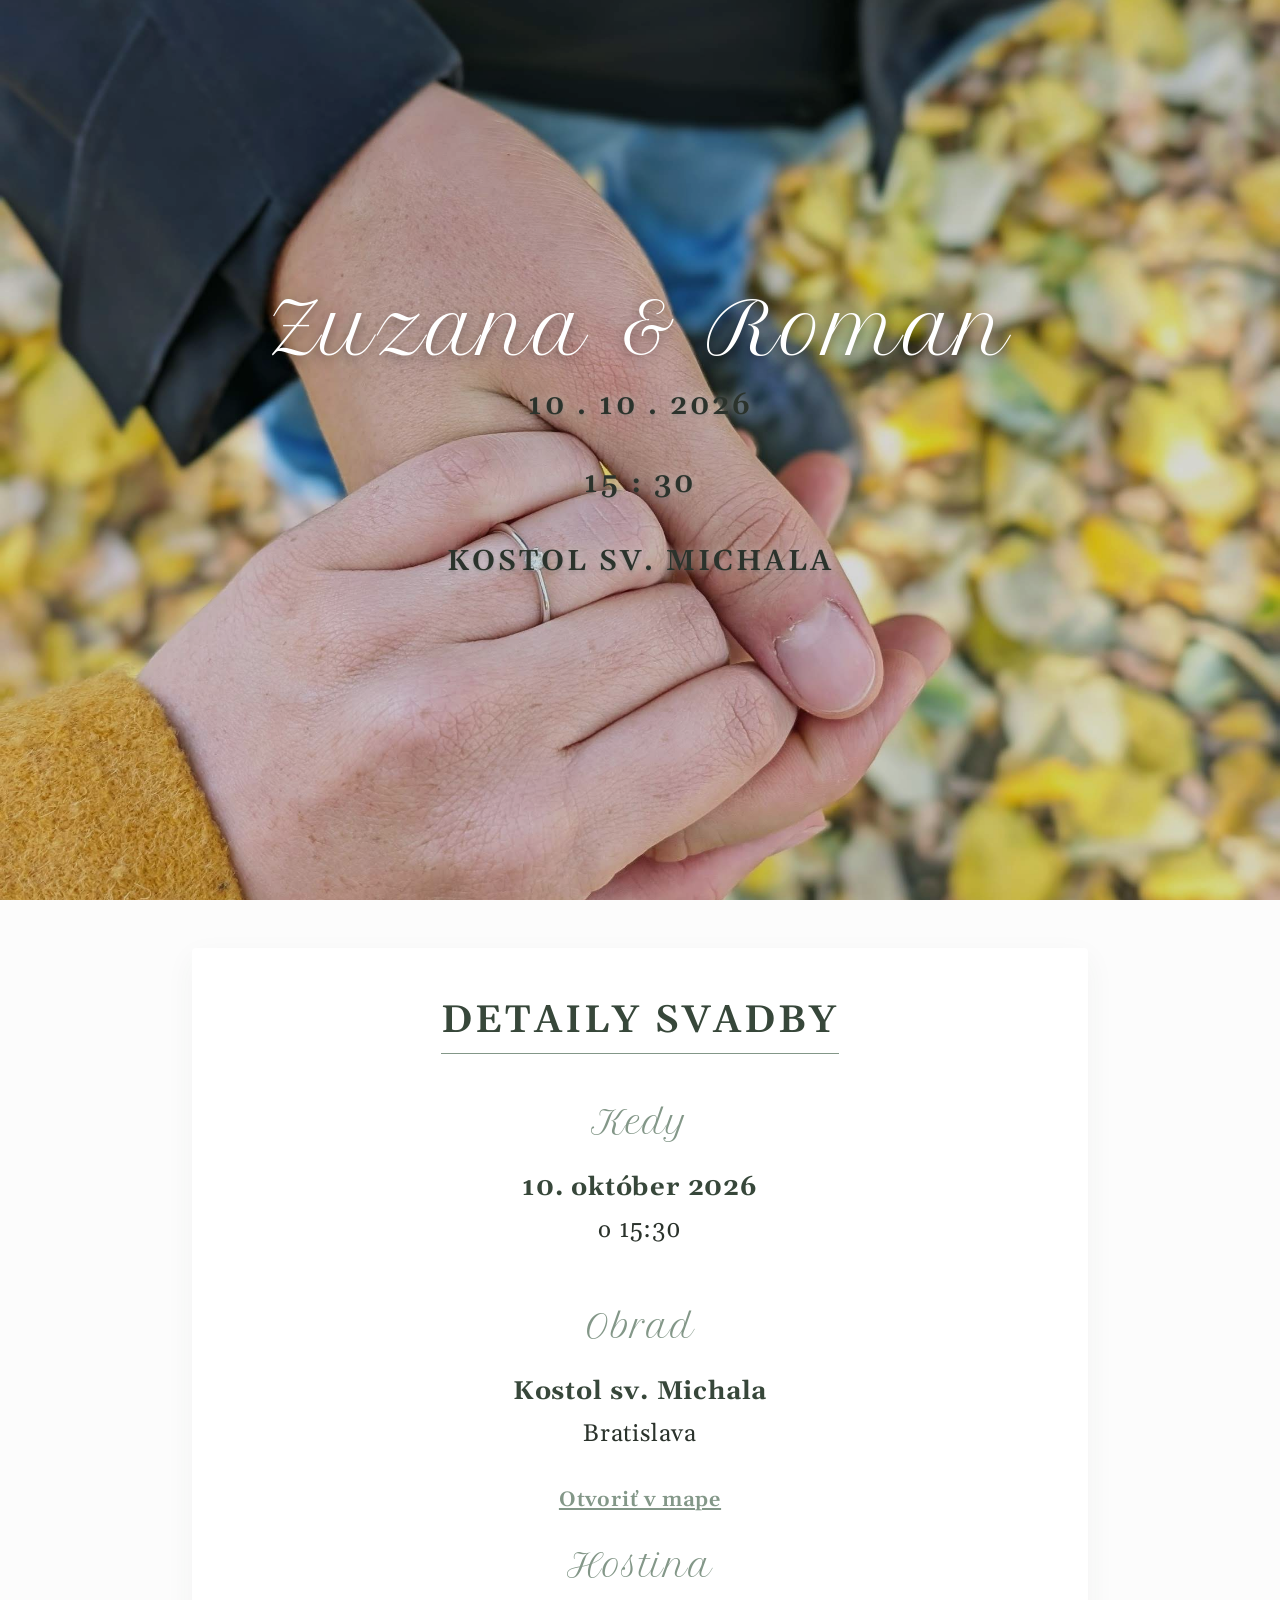
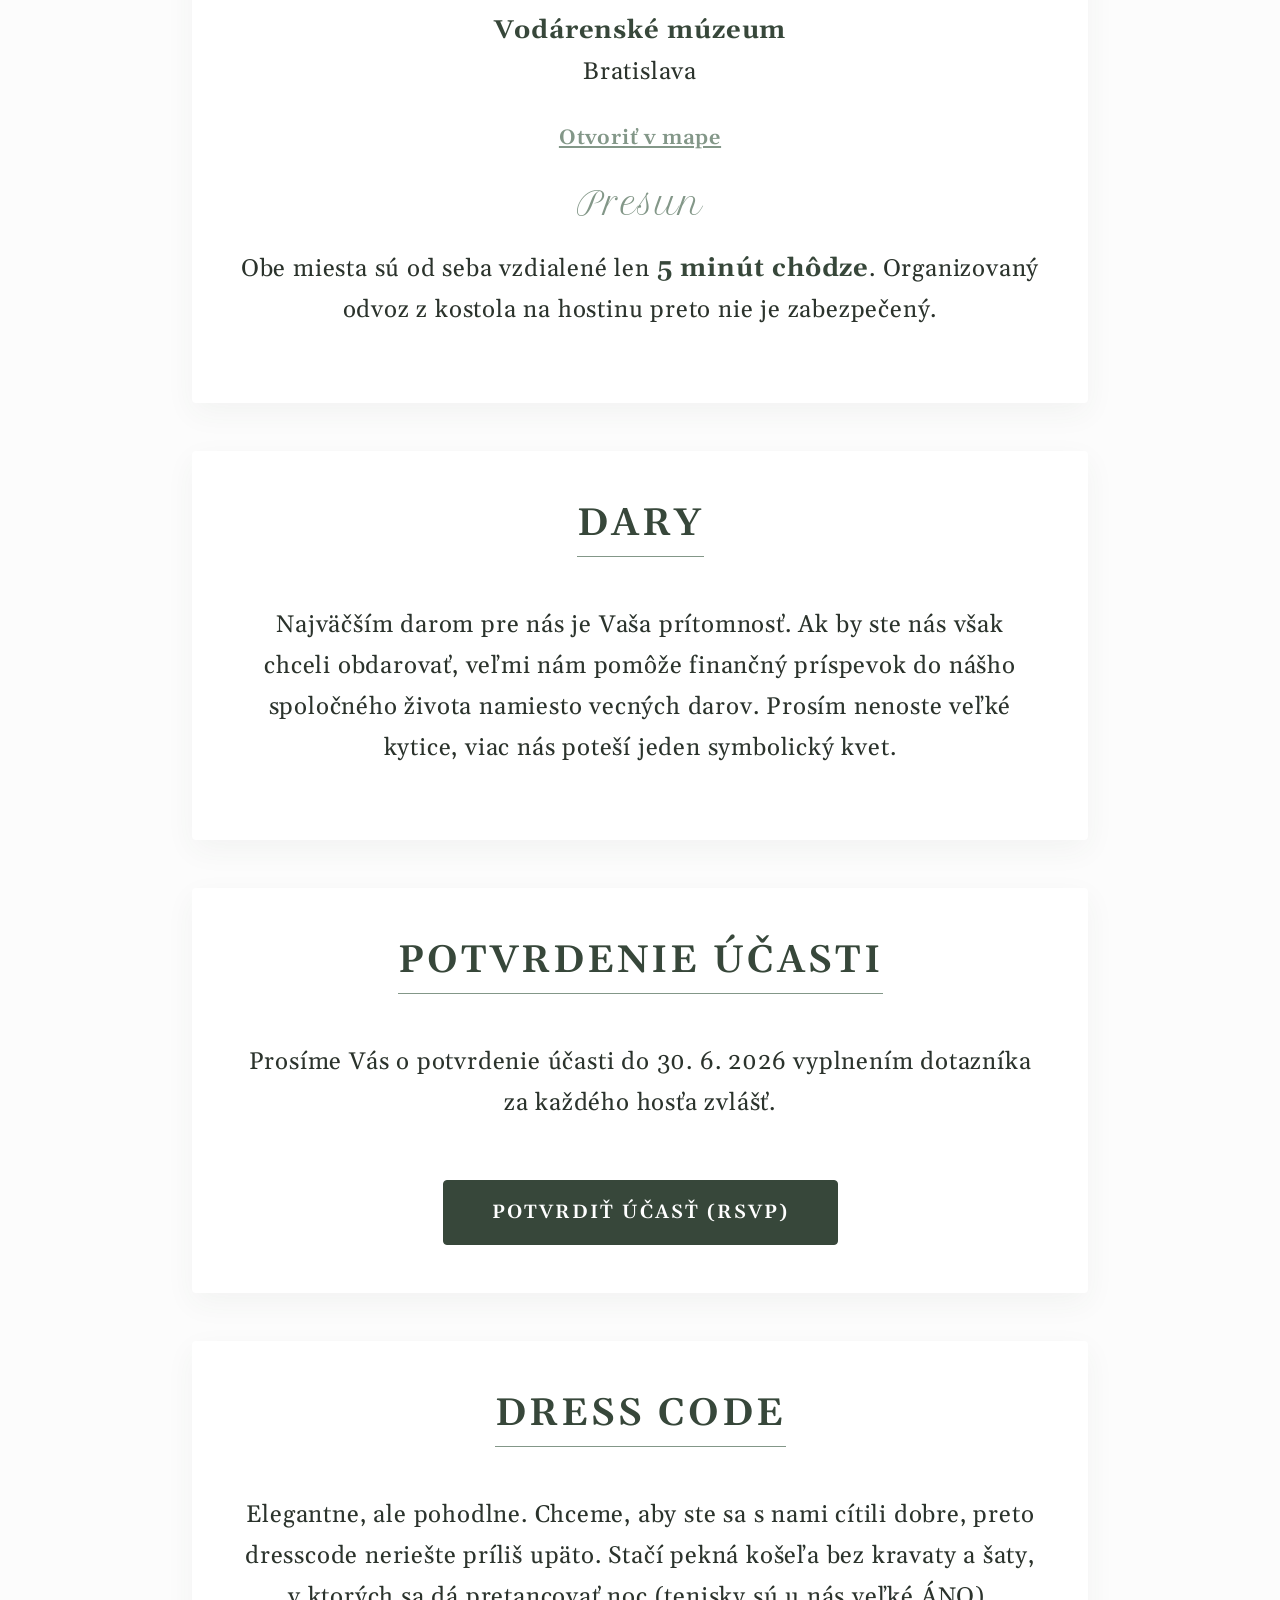
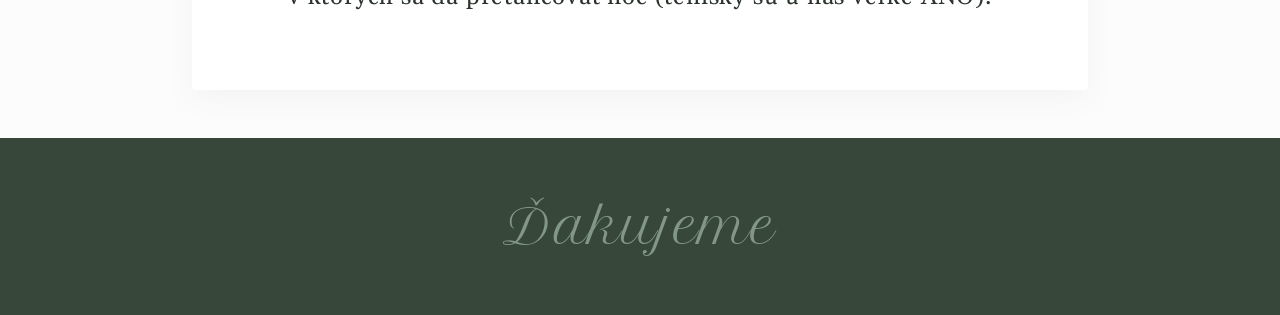
==== commit c124dc41: "minor fixes z mailu od tatina" ====
--- a/index.html
+++ b/index.html
@@ -3,7 +3,7 @@
 <head>
   <meta charset="UTF-8" />
   <meta name="viewport" content="width=device-width, initial-scale=1.0" />
-  <title>Svadba | Zuzka & Roman</title>
+  <title>Svadba | Zuzana & Roman</title>
   
   <link rel="preconnect" href="https://fonts.googleapis.com">
   <link rel="preconnect" href="https://fonts.gstatic.com" crossorigin>
@@ -186,7 +186,7 @@
   <header class="hero">
     <img class="hero-img" src="snubna_fotka.jpg" alt="Zuzka a Roman snubná fotka" />
     <div class="overlay">
-      <h1>Zuzka & Roman</h1>
+      <h1>Zuzana & Roman</h1>
       <p>10 . 10 . 2026</p>
       <p>15 : 30</p>
       <p>Kostol sv. Michala</p>
@@ -198,7 +198,7 @@
     <div class="details-grid">
       <div class="detail-item">
         <h3>Kedy</h3>
-        <p><strong>10. Október 2026</strong><br>o 15:30</p>
+        <p><strong>10. október 2026</strong><br>o 15:30</p>
       </div>
       <div class="detail-item">
         <h3>Obrad</h3>
@@ -228,12 +228,12 @@
 
   <section id="rsvp">
     <h2>Potvrdenie účasti</h2>
-    <p>Prosíme Vás o potvrdenie Vašej účasti do 30.6.2026, prosím vyplňte dotazník za každého hosťa zvlášť.</p>
+    <p>Prosíme Vás o potvrdenie účasti do 30. 6. 2026 vyplnením dotazníka za každého hosťa zvlášť.</p>
     <a class="rsvp-button" href="https://forms.gle/4BQDWbgvd4TamcoB7">Potvrdiť účasť (RSVP)</a>
   </section>
 
   <section id="dresscode">
-    <h2>Dresscode</h2>
+    <h2>Dress code</h2>
     <p>Elegantne, ale pohodlne. Chceme, aby ste sa s nami cítili dobre, preto dresscode neriešte príliš upäto. 
       Stačí pekná košeľa bez kravaty a šaty, v ktorých sa dá pretancovať noc (tenisky sú u nás veľké ÁNO).
     </p>
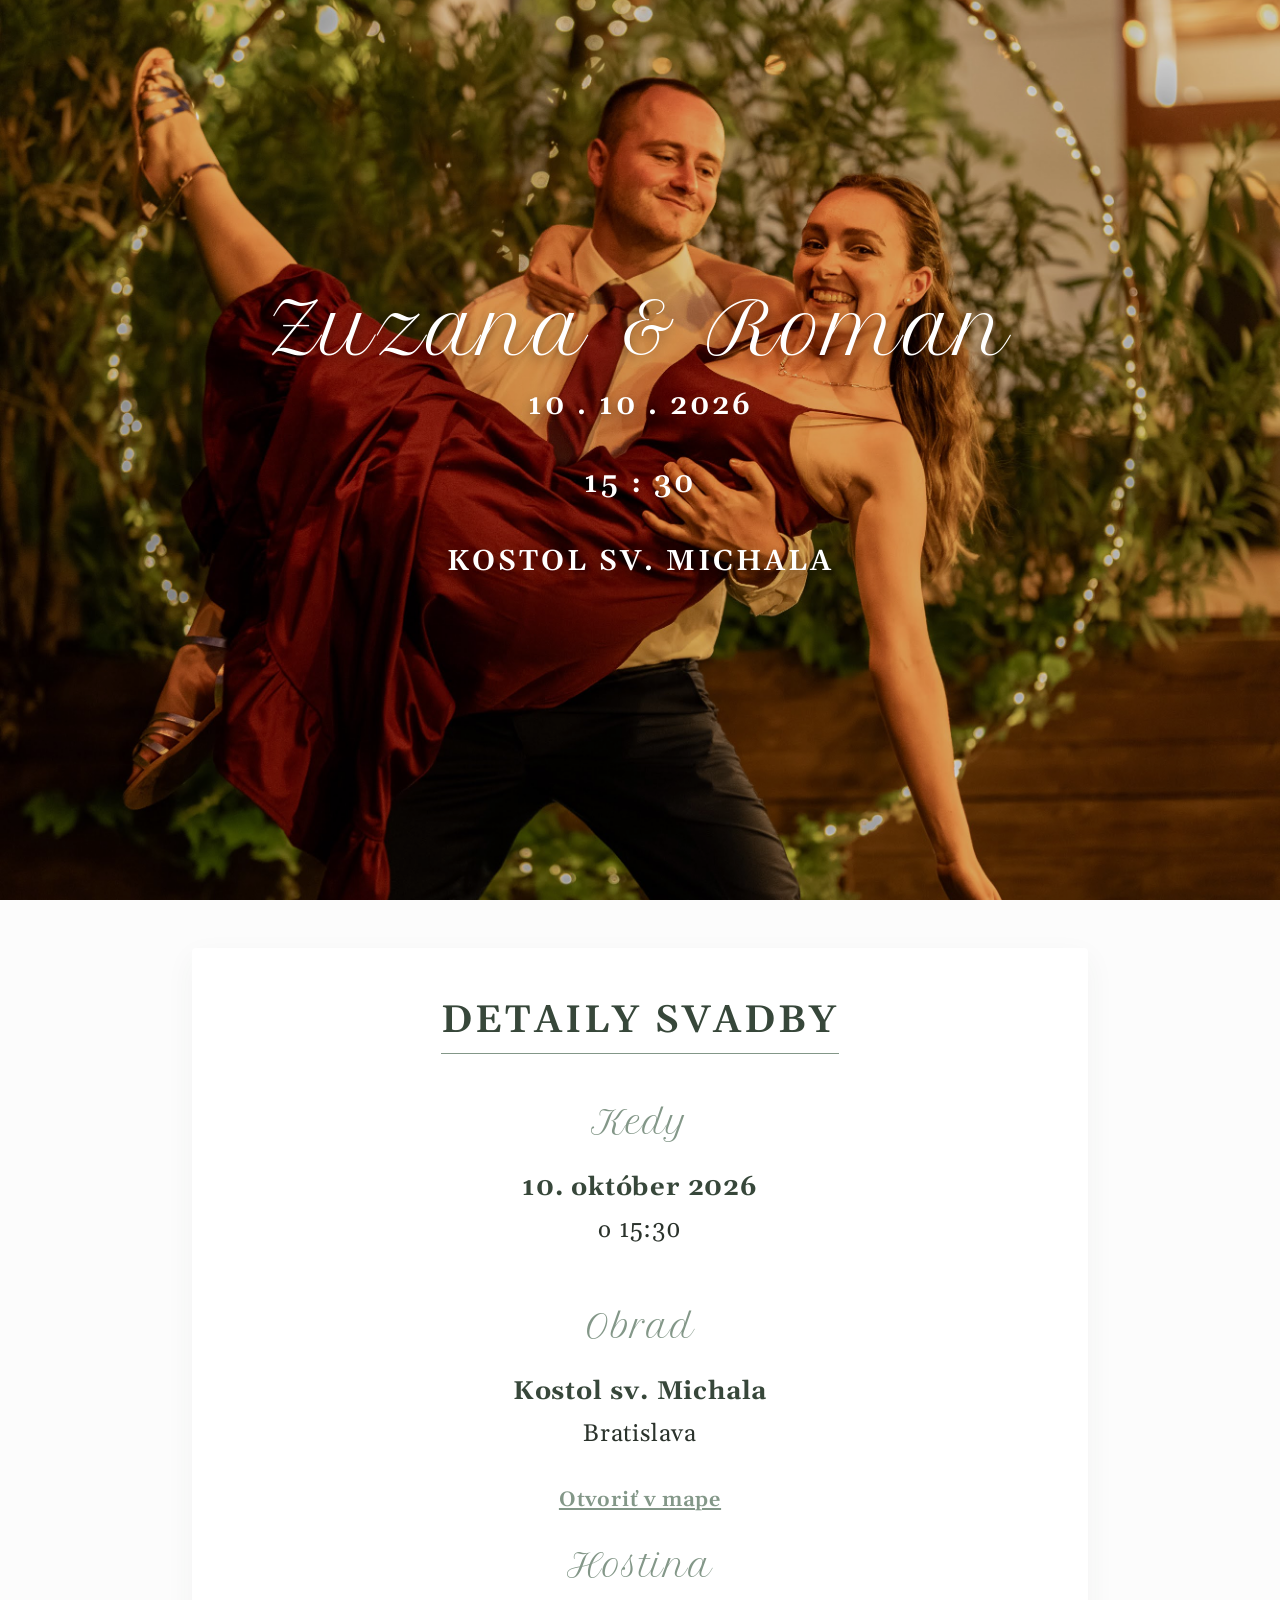
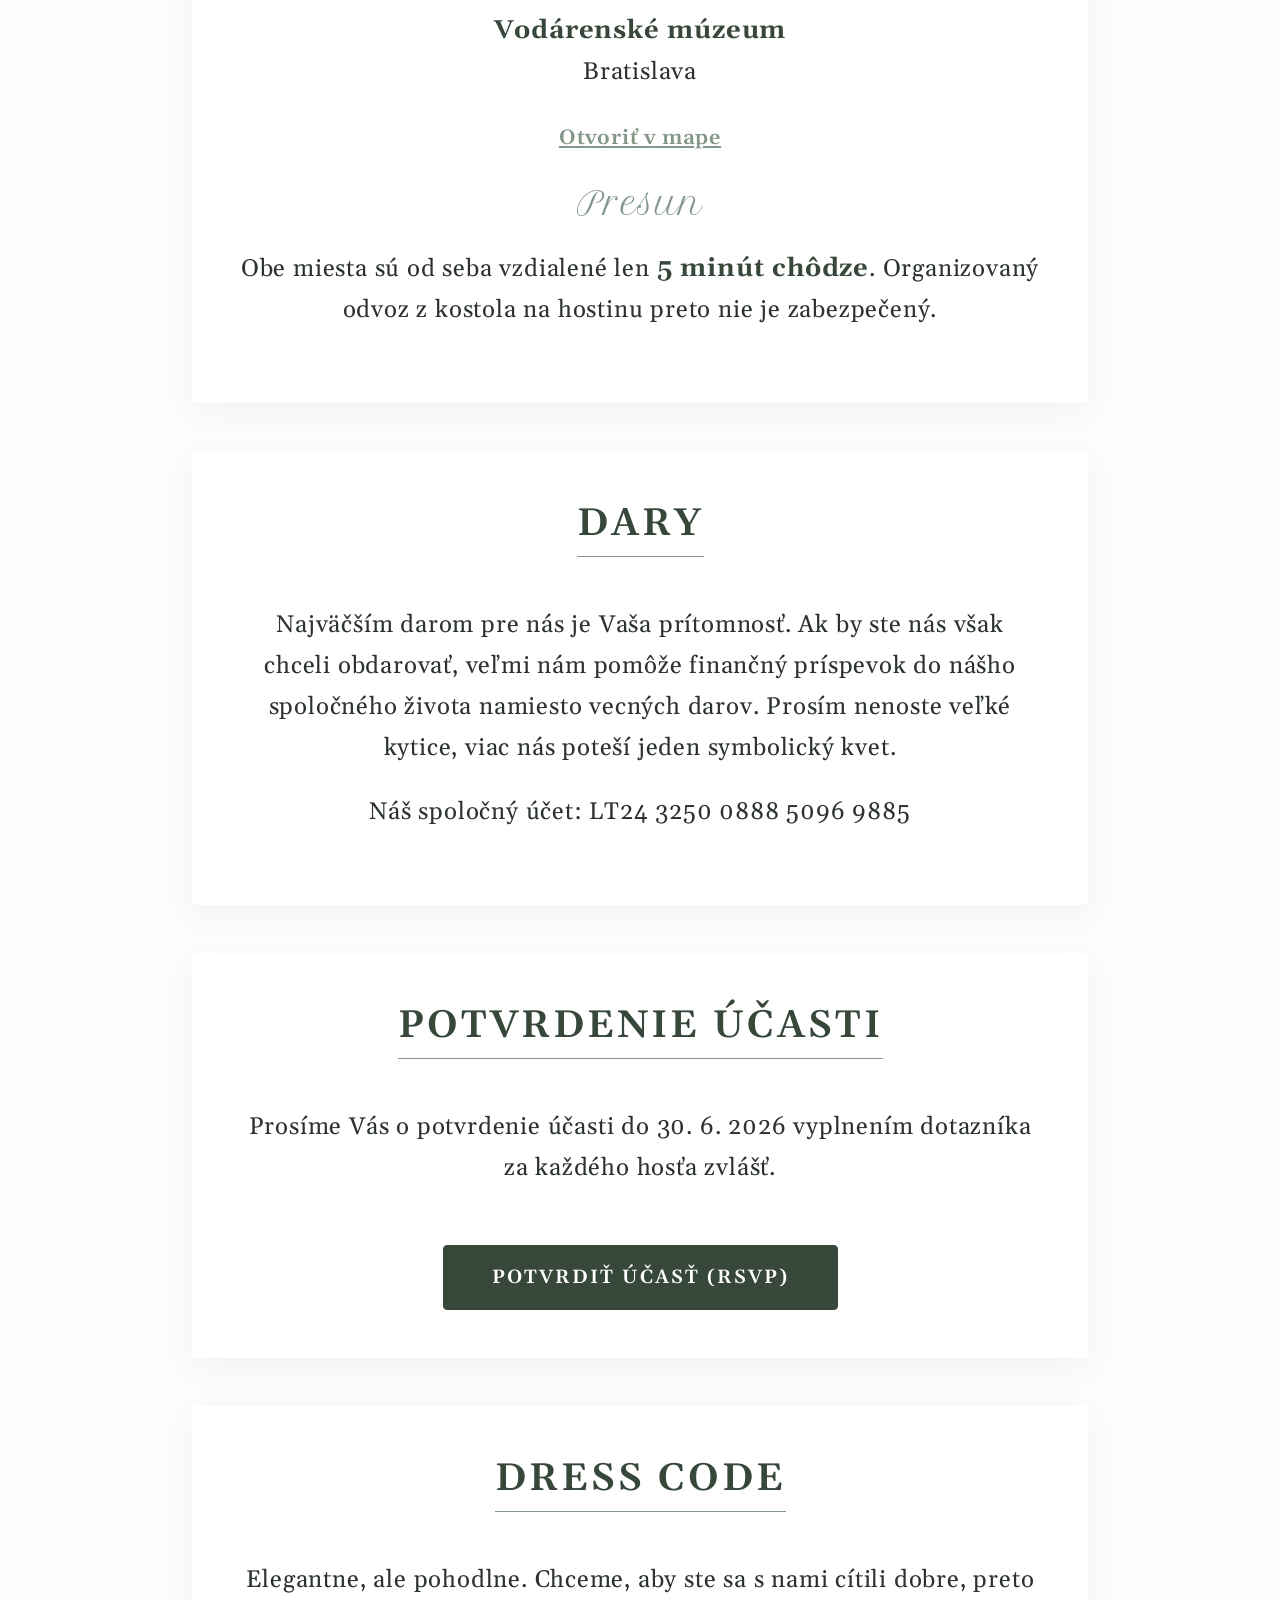
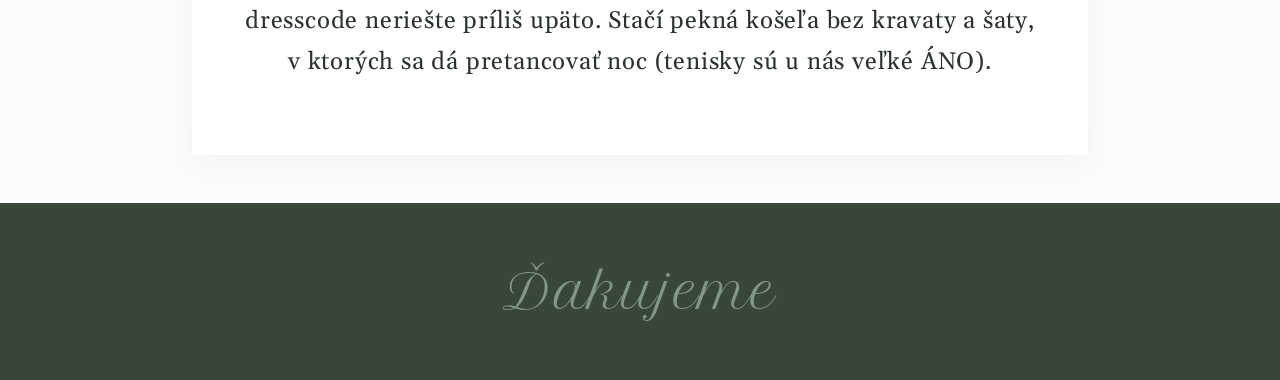
==== commit df150727: "update fotky, cislo uctu" ====
--- a/index.html
+++ b/index.html
@@ -47,7 +47,7 @@
       width: 100%;
       height: 100%;
       object-fit: cover;
-      object-position: center center;
+      object-position: 50% 38%;
       display: block;
       filter: brightness(0.85); 
     }
@@ -77,8 +77,9 @@
         letter-spacing: 3px;
         text-transform: uppercase;
         font-weight: 600;
+        color: var(--white);
         /* Add the line below */
-        text-shadow: 0px 0px 8px rgba(255, 255, 255, 0.6), 0px 2px 4px rgba(0, 0, 0, 0.3);
+        /* text-shadow: 0px 0px 8px rgba(255, 255, 255, 0.6), 0px 2px 4px rgba(0, 0, 0, 0.3);*/
     }
   
 
@@ -184,7 +185,7 @@
 </head>
 <body>
   <header class="hero">
-    <img class="hero-img" src="snubna_fotka.jpg" alt="Zuzka a Roman snubná fotka" />
+    <img class="hero-img" src="fun_together.jpg" alt="Zuzka a Roman snubná fotka" />
     <div class="overlay">
       <h1>Zuzana & Roman</h1>
       <p>10 . 10 . 2026</p>
@@ -224,6 +225,7 @@
       veľmi nám pomôže finančný príspevok do nášho spoločného života 
       namiesto vecných darov. 
       Prosím nenoste veľké kytice, viac nás poteší jeden symbolický kvet.</p>
+      <p>Náš spoločný účet: LT24 3250 0888 5096 9885</p>
   </section>
 
   <section id="rsvp">
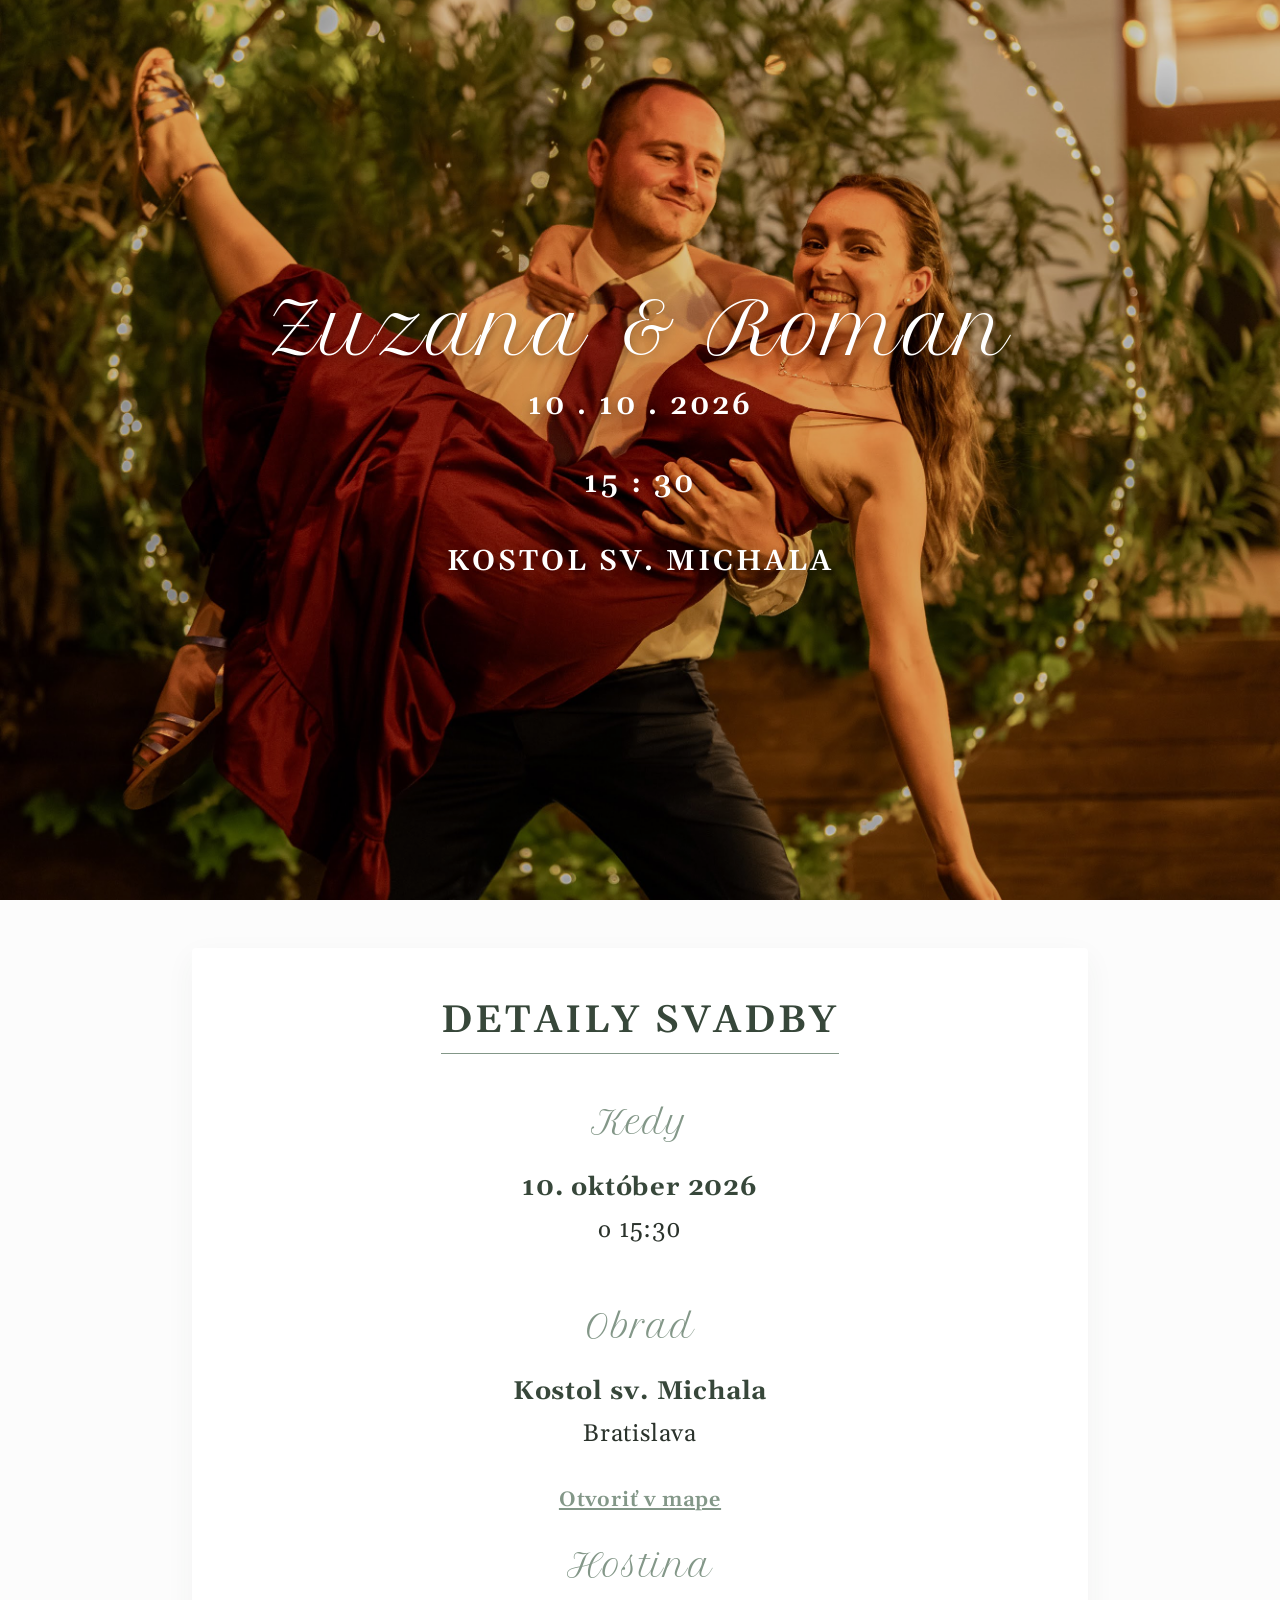
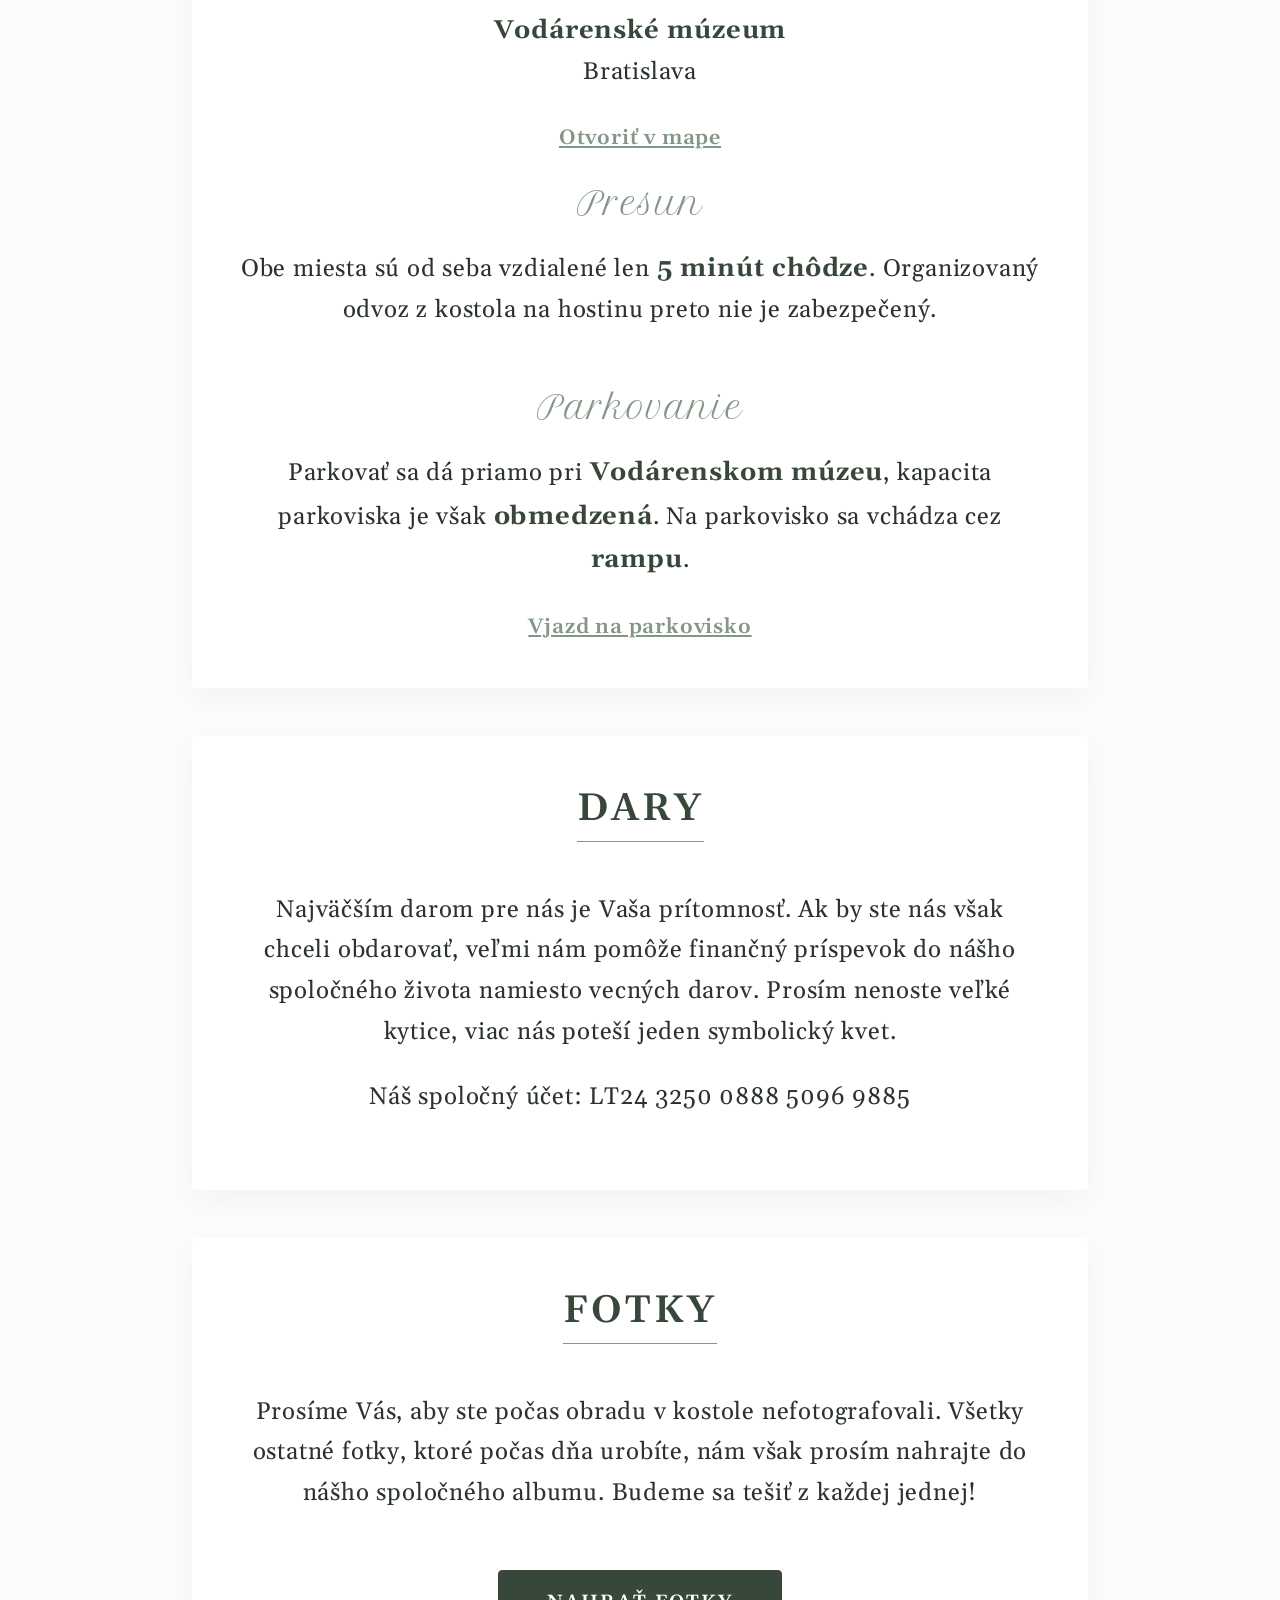
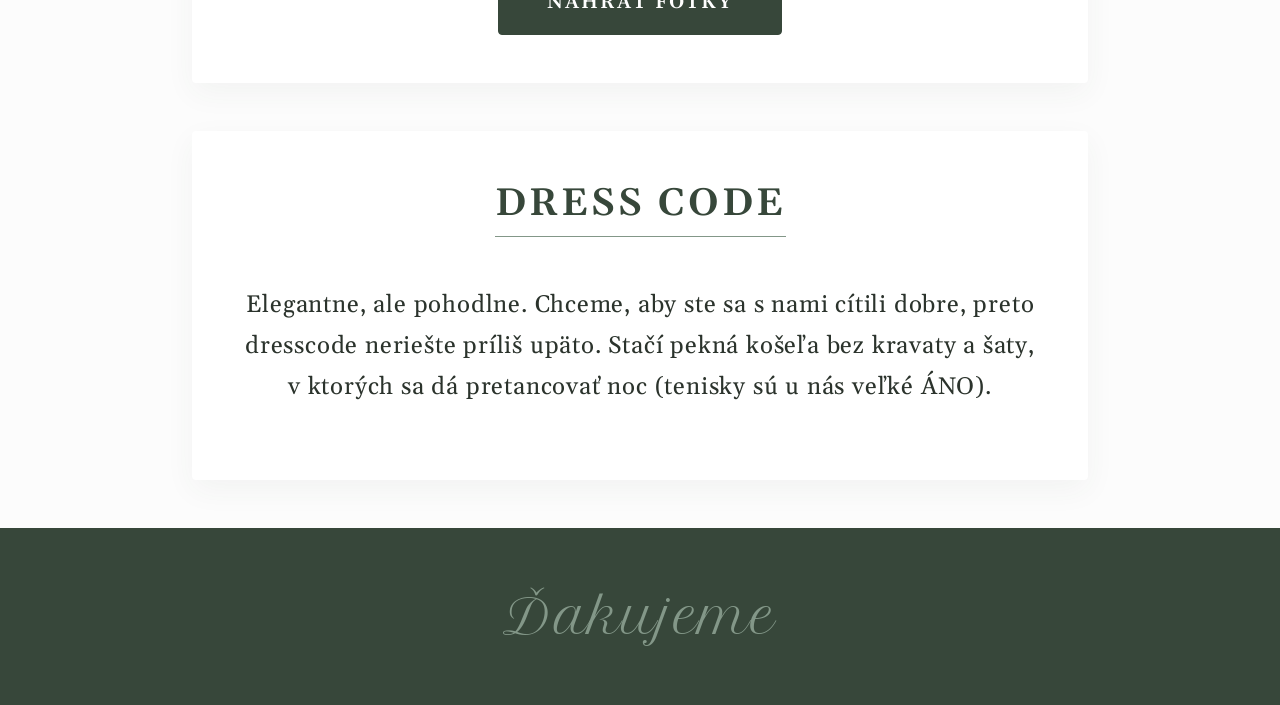
==== commit ee5d367c: "Add parking and photo album sections, remove RSVP Parking at Vodárenské múzeum is limited and goes t" ====
--- a/index.html
+++ b/index.html
@@ -215,6 +215,11 @@
         <h3>Presun</h3>
         <p>Obe miesta sú od seba vzdialené len <strong>5 minút chôdze</strong>. Organizovaný odvoz z kostola na hostinu preto nie je zabezpečený.</p>
       </div>
+      <div class="detail-item">
+        <h3>Parkovanie</h3>
+        <p>Parkovať sa dá priamo pri <strong>Vodárenskom múzeu</strong>, kapacita parkoviska je však <strong>obmedzená</strong>. Na parkovisko sa vchádza cez <strong>rampu</strong>.</p>
+        <a href="https://maps.app.goo.gl/xiLhZjGei8kjoHDk7" target="_blank" class="map-link">Vjazd na parkovisko</a>
+      </div>
     </div>
   </section>
 
@@ -228,10 +233,10 @@
       <p>Náš spoločný účet: LT24 3250 0888 5096 9885</p>
   </section>
 
-  <section id="rsvp">
-    <h2>Potvrdenie účasti</h2>
-    <p>Prosíme Vás o potvrdenie účasti do 30. 6. 2026 vyplnením dotazníka za každého hosťa zvlášť.</p>
-    <a class="rsvp-button" href="https://forms.gle/4BQDWbgvd4TamcoB7">Potvrdiť účasť (RSVP)</a>
+  <section id="photos">
+    <h2>Fotky</h2>
+    <p>Prosíme Vás, aby ste počas obradu v kostole nefotografovali. Všetky ostatné fotky, ktoré počas dňa urobíte, nám však prosím nahrajte do nášho spoločného albumu. Budeme sa tešiť z každej jednej!</p>
+    <a class="rsvp-button" href="https://photos.app.goo.gl/8bdZi1V7CcwqhYWR7" target="_blank">Nahrať fotky</a>
   </section>
 
   <section id="dresscode">
@@ -240,7 +245,6 @@
       Stačí pekná košeľa bez kravaty a šaty, v ktorých sa dá pretancovať noc (tenisky sú u nás veľké ÁNO).
     </p>
   </section>
-
 
   <footer>
     <p>Ďakujeme</p>
